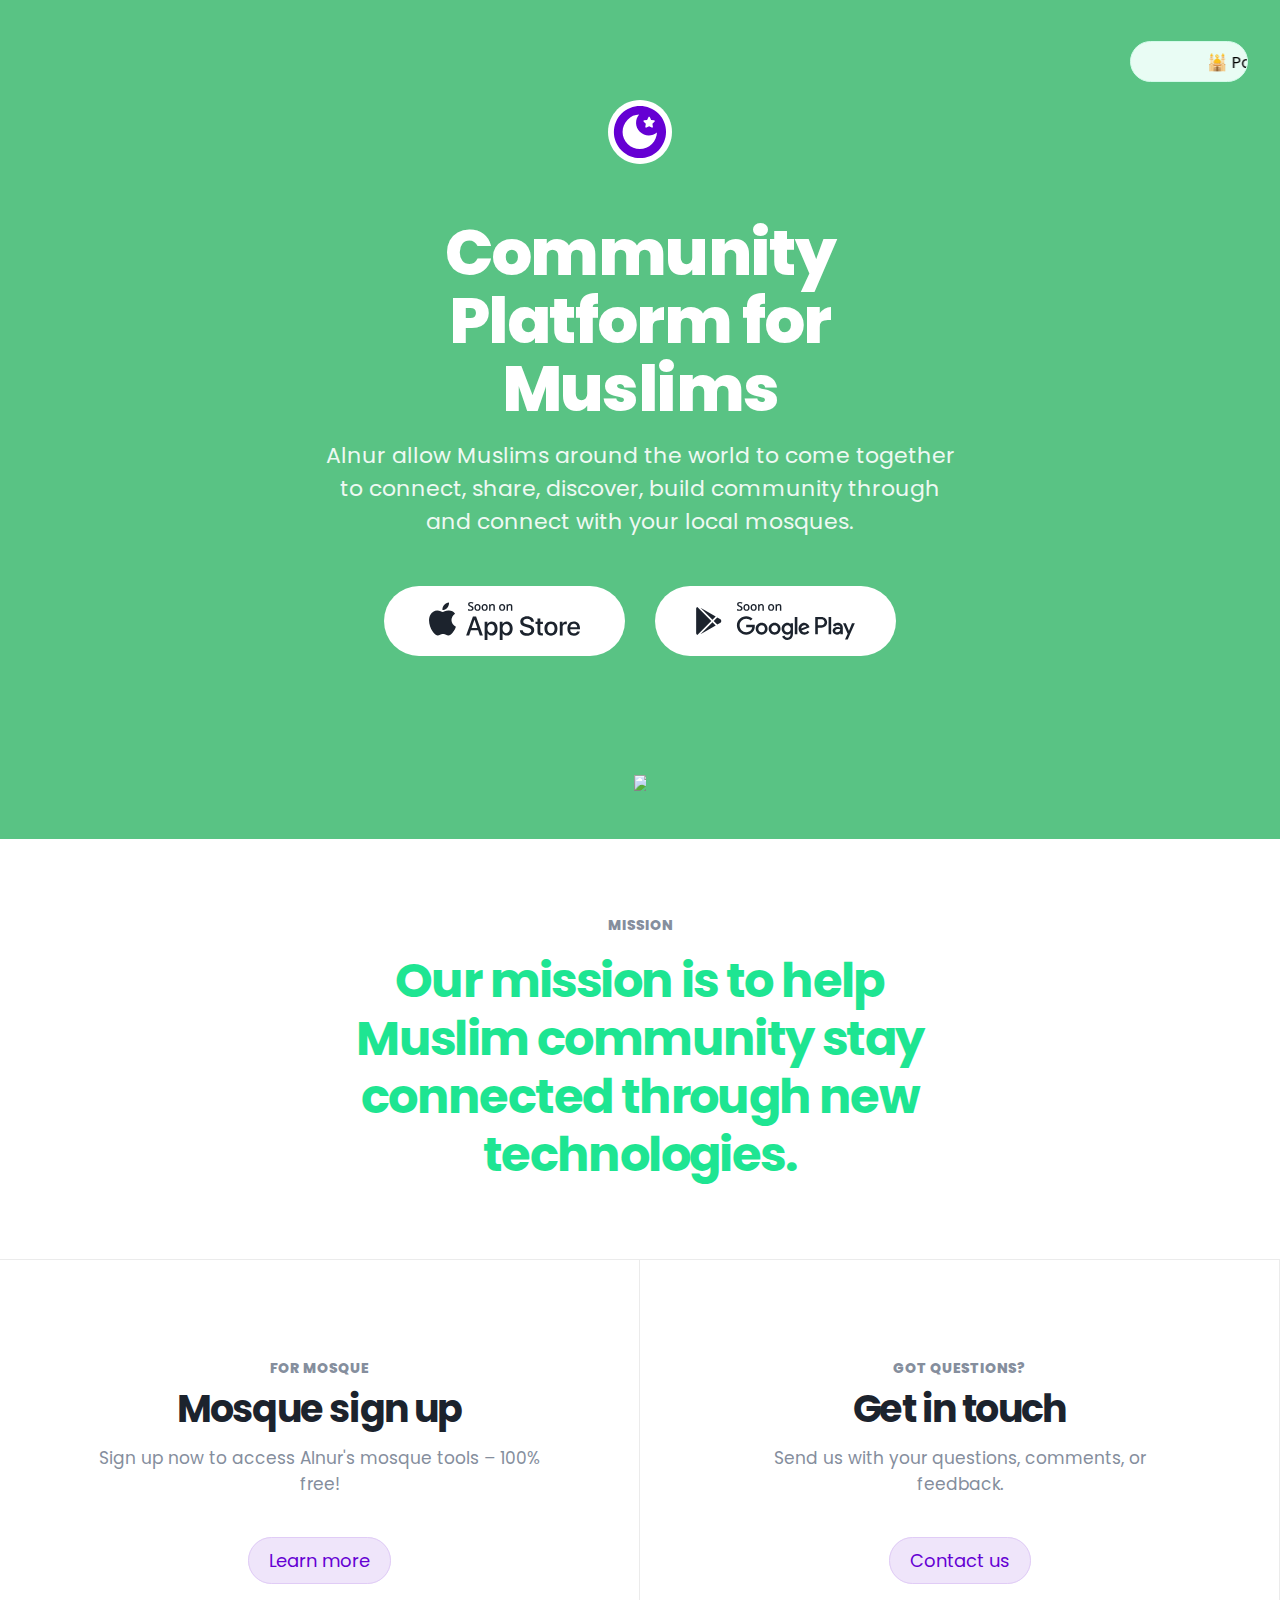
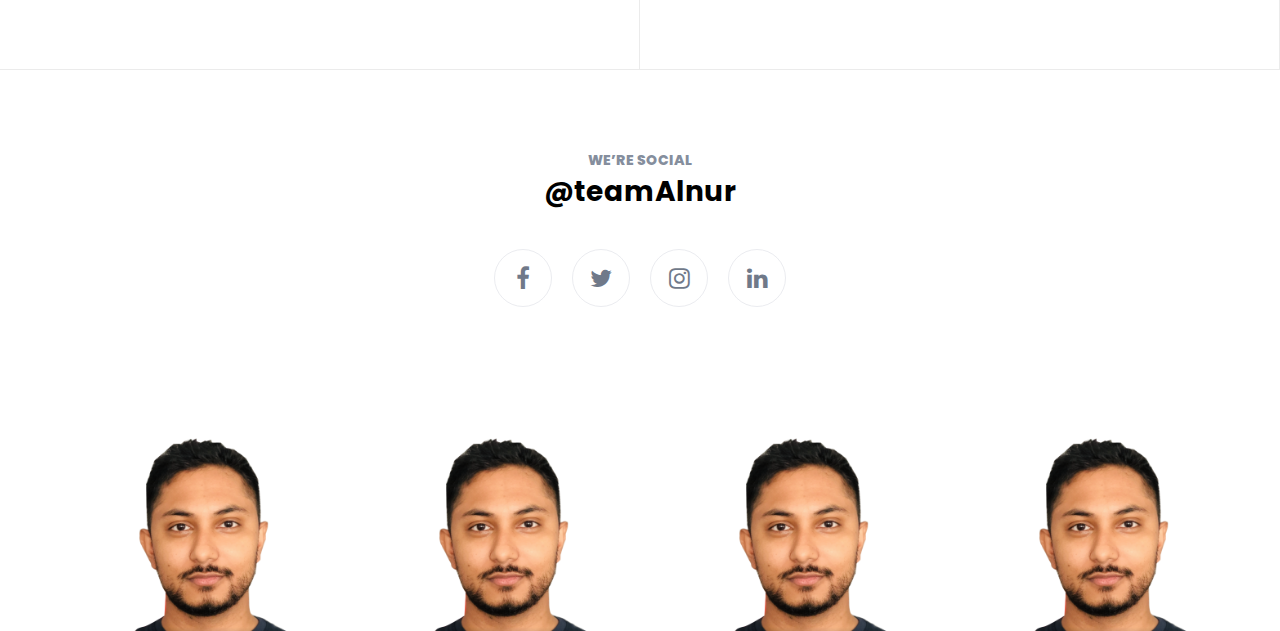
==== index.html @ 9c15fd5b "new changes" ====
<!DOCTYPE html>
<html lang="en">

<head>
    <meta charset="UTF-8">
    <meta http-equiv="X-UA-Compatible" content="IE=edge">
    <meta name="viewport" content="width=device-width, initial-scale=1.0">
    <link rel="shortcut icon" href="./assets/images/favicon.ico">
    <title>Alnur: Community Platform for Muslims</title>
    <link rel="stylesheet" href="./css/style.css">
    <link rel="stylesheet" href="https://cdnjs.cloudflare.com/ajax/libs/font-awesome/4.7.0/css/font-awesome.min.css">
</head>

<body>
    <header>
        <p></p>
       <a class="login-btn" href="#"><marquee behavior="scroll" direction="left" scrollamount="4">🕌 Portal Login</marquee></a>
    </header>
    <section>
        <div class="container">
            <div class="logo">
                <svg width="64" height="64" viewBox="0 0 64 64" fill="none" xmlns="http://www.w3.org/2000/svg">
                    <path
                        d="M32 64C49.6731 64 64 49.6731 64 32C64 14.3269 49.6731 0 32 0C14.3269 0 0 14.3269 0 32C0 49.6731 14.3269 64 32 64Z"
                        fill="white" />
                    <path
                        d="M32 54.5185C44.4366 54.5185 54.5185 44.4366 54.5185 32C54.5185 19.5633 44.4366 9.48145 32 9.48145C19.5633 9.48145 9.48145 19.5633 9.48145 32C9.48145 44.4366 19.5633 54.5185 32 54.5185Z"
                        fill="white" />
                    <path fill-rule="evenodd" clip-rule="evenodd"
                        d="M50.438 13.5618C40.2567 3.38059 23.743 3.38059 13.5617 13.5618C3.38047 23.7431 3.38047 40.2568 13.5617 50.4381C23.743 60.6194 40.2567 60.6194 50.438 50.4381C60.6192 40.2568 60.6192 23.7431 50.438 13.5618ZM35.7064 20.555C35.8405 20.4206 36.013 20.3438 36.1855 20.3246L39.0984 19.9022L40.4015 17.2525C40.5932 16.8493 41.0914 16.6765 41.4939 16.8685C41.6663 16.9453 41.8005 17.0797 41.8772 17.2525L43.1611 19.9022L46.0741 20.3246C46.5148 20.3822 46.8406 20.8046 46.764 21.2462C46.7448 21.4382 46.6298 21.611 46.4957 21.7454L44.4068 23.7806L44.9051 26.6991C44.9817 27.1407 44.6751 27.5631 44.2343 27.6399C44.0235 27.6783 43.8319 27.6399 43.6786 27.5247L41.1106 26.1615L38.5043 27.5439C38.1019 27.7551 37.6036 27.6015 37.3928 27.1983C37.297 27.0255 37.2778 26.8527 37.3161 26.6799L37.8144 23.7614L35.7064 21.707C35.3997 21.3998 35.3997 20.8814 35.7064 20.555ZM43.9314 43.922C37.2299 50.6235 26.3447 50.6235 19.6432 43.922C12.9418 37.2205 12.9418 26.3354 19.6432 19.6339C22.8236 16.4535 26.9505 14.7687 31.1342 14.6173C26.8748 19.5771 27.083 27.0737 31.7968 31.7685C36.5105 36.4633 43.9882 36.6905 48.948 32.4311C48.7966 36.6148 47.1117 40.7417 43.9314 43.922Z"
                        fill="#6500D3" />
                </svg>
            </div>

            <h1 class="title">Community Platform for Muslims</h1>

            <p class="subtitle">Alnur allow Muslims around the world to come together to connect, share, discover, build community through and connect with your local mosques.</p>
            
            <div class="app-btn">
                <a class="btn" href="#"><img src="./assets/images/ios.svg" onmouseover="this.src='./assets/images/ios-hover.svg';" onmouseout="this.src='./assets/images/ios.svg';"/></a>
                <a class="btn" href="#"><img src="./assets/images/android.svg"  onmouseover="this.src='./assets/images/android-hover.svg';" onmouseout="this.src='./assets/images/android.svg';"/></a>
            </div>

            <div class="app-banner">
                <img src="./assets/images/app_screen.png" />
            </div>
        </div>    
    </section>

    <div class="mission_section">
        <p class="name">Mission</p>
        <h1 class="title">Our mission is to help Muslim community stay connected through new technologies.</h1>
    </div>

    <div class="box-container">
        <div class="card">
            <b class="subtitle">For Mosque</b>
            <h1 class="title">Mosque sign up</h1>
            <p class="desc">Sign up now to access Alnur's mosque tools – 100% free!</p>
            <a class="btn card-btn" href="#">Learn more</a>
            <div class="content">
            </div>
        </div>

        <div class="card">
            <b class="subtitle">Got questions?</b>
            <h1 class="title">Get in touch</h1>
            <p class="desc">Send us with your questions, comments, or feedback.</p>
            <a class="btn card-btn" href="#">Contact us</a>
        </div>
    </div>

    <div class="box">
        <p class="subtitle">We’re social</p>
        <h2 class="title">@teamAlnur</h2>
        <div class="social-box">
            <a href="http://facebook.com/teamalnur" class="fa fa-facebook" target="_self"></a>
            <a href="https://twitter.com/teamalnur" class="fa fa-twitter" target="_self"></a>
            <a href="https://instagram.com/teamalnur" class="fa fa-instagram" target="_self"></a>
            <a href="https://www.linkedin.com/company/teamalnur" class="fa fa-linkedin"target="_self"></a>
        </div>

        
        <div class="team-box">
            <li>
                <span>Hover</span>
                <figure>
                    <img class="image" src="./assets/images/foysol.png" />
                </figure>
            </li>
            <li>
                <span>Hover</span>
                <figure>
                    <img class="image" src="./assets/images/foysol.png" />
                </figure>
            </li>
            <li>
                <span>Hover</span>
                <figure>
                    <img class="image" src="./assets/images/foysol.png" />
                </figure>
            </li>
            <li>
                <span>Hover</span>
                <figure>
                    <img class="image" src="./assets/images/foysol.png" />
                </figure>
            </li>
        </div>
    </div>
</body>
</html>
---- css/style.css ----
@import url("https://fonts.googleapis.com/css2?family=Poppins:wght@300;400;700&display=swap");
* {
  padding: 0;
  margin: 0;
}

html {
  scroll-behavior: smooth;
}

a {
  text-decoration: none;
}

body {
  background-color: "#914FFD";
  font-family: "Poppins", sans-serif;
}

header {
  top: 40px;
  left: 0;
  position: absolute;
  height: 50px;
  width: 100%;
  display: -webkit-box;
  display: -ms-flexbox;
  display: flex;
  -webkit-box-pack: end;
      -ms-flex-pack: end;
          justify-content: flex-end;
  -webkit-box-align: center;
      -ms-flex-align: center;
          align-items: center;
  z-index: 1;
}

header .login_btn {
  padding: 8px 16px 8px 16px;
  background-color: #fff;
  border-radius: 100px;
  text-align: center;
  font-weight: 400;
  font-size: 16px;
  color: #333;
  border: 1px solid #eee;
}

header a {
  position: fixed;
  right: 32px;
  border-radius: 100px;
  padding: 0px;
}

header a marquee {
  background-color: #e9fcf4;
  border: 1px solid #d2fae9;
  border-radius: 100px;
  padding-top: 8px;
  padding-bottom: 6px;
  color: #000;
}

header a marquee:hover {
  background-color: #18b775;
  border: 1px solid #18b775;
  color: #e9fcf4;
  -webkit-box-shadow: 0 12px 16px 0 rgba(0, 0, 0, 0.1), 0 17px 50px 0 rgba(0, 0, 0, 0.1);
          box-shadow: 0 12px 16px 0 rgba(0, 0, 0, 0.1), 0 17px 50px 0 rgba(0, 0, 0, 0.1);
}

section {
  top: 0;
  right: 0;
  background-color: #59c384;
  width: 100%;
  padding-top: 100px;
}

section h1 {
  font-family: inherit;
  font-size: 64px;
  font-weight: 800;
}

section .container {
  display: -webkit-box;
  display: -ms-flexbox;
  display: flex;
  -webkit-box-orient: vertical;
  -webkit-box-direction: normal;
      -ms-flex-direction: column;
          flex-direction: column;
  -webkit-box-pack: center;
      -ms-flex-pack: center;
          justify-content: center;
  -webkit-box-align: center;
      -ms-flex-align: center;
          align-items: center;
}

section .logo {
  padding-bottom: 48px;
}

section .title {
  color: #fff;
  width: 50%;
  text-align: center;
  line-height: 68px;
  letter-spacing: -0.1rem;
  padding-bottom: 16px;
}

section .subtitle {
  color: #fff;
  font-weight: 400;
  font-size: 22px;
  text-align: center;
  width: 50%;
  text-align: center;
  opacity: 90%;
}

section .app-btn {
  padding: 48px;
}

section .app-btn .btn {
  position: relative;
  padding: 0 10px 0 10px;
  border-radius: 100px;
  color: white;
  font-size: 0px;
  -webkit-transition: color 0.5s, -webkit-transform 0.2s;
  transition: color 0.5s, -webkit-transform 0.2s;
  transition: color 0.5s, transform 0.2s;
  transition: color 0.5s, transform 0.2s, -webkit-transform 0.2s;
  outline: none;
  background-color: transparent;
}

section .app-btn .btn img:hover {
  -webkit-box-shadow: 0 12px 16px 0 rgba(0, 0, 0, 0.1), 0 17px 50px 0 rgba(0, 0, 0, 0.1);
          box-shadow: 0 12px 16px 0 rgba(0, 0, 0, 0.1), 0 17px 50px 0 rgba(0, 0, 0, 0.1);
  border-radius: 100px;
  cursor: progress;
}

section .app-banner {
  padding-top: 64px;
  padding-bottom: 48px;
  display: -webkit-box;
  display: -ms-flexbox;
  display: flex;
  -webkit-box-pack: center;
      -ms-flex-pack: center;
          justify-content: center;
  -webkit-box-align: center;
      -ms-flex-align: center;
          align-items: center;
}

section .app-banner img {
  width: 80%;
}

.mission_section {
  height: 380px;
  padding: 20px;
  display: -webkit-box;
  display: -ms-flexbox;
  display: flex;
  -webkit-box-orient: vertical;
  -webkit-box-direction: normal;
      -ms-flex-direction: column;
          flex-direction: column;
  -webkit-box-pack: center;
      -ms-flex-pack: center;
          justify-content: center;
  -webkit-box-align: center;
      -ms-flex-align: center;
          align-items: center;
}

.mission_section .name {
  font-weight: 800;
  font-size: 14px;
  color: #858e9d;
  text-align: center;
  text-transform: uppercase;
  padding-bottom: 16px;
}

.mission_section .title {
  color: #1ee592;
  width: 50%;
  text-align: center;
  font-size: 48px;
  line-height: 58px;
  letter-spacing: -0.1rem;
}

.box-container {
  display: -webkit-box;
  display: -ms-flexbox;
  display: flex;
  -webkit-box-orient: horizontal;
  -webkit-box-direction: normal;
      -ms-flex-direction: row;
          flex-direction: row;
  -webkit-box-pack: center;
      -ms-flex-pack: center;
          justify-content: center;
  -webkit-box-align: center;
      -ms-flex-align: center;
          align-items: center;
}

.card {
  width: 100%;
  padding: 95px;
  text-align: center;
  border-top: 0.1px solid #ebebeb;
  border-bottom: 1px solid #ebebeb;
  border-right: 1px solid #ebebeb;
}

.card:hover {
  background-color: #f8f8f8;
}

.card p {
  padding-top: 8px;
}

.card .subtitle {
  font-size: 14px;
  font-weight: 800;
  text-transform: uppercase;
  color: #858e9d;
  text-align: center;
}

.card .title {
  font-size: 38px;
  font-weight: 700;
  color: #1c232d;
  text-align: center;
  letter-spacing: -0.1rem;
}

.card .desc {
  font-size: 17px;
  font-weight: 400;
  color: #858e9d;
  text-align: center;
  padding-bottom: 50px;
}

.card .card-btn {
  background-color: #efe5fa !important;
  border: 1px solid #e0ccf6;
  -webkit-box-sizing: border-box;
          box-sizing: border-box;
  border-radius: 100px;
  color: #6500d3;
}

.card .card-btn:hover {
  background-color: #6500d3 !important;
  border: 1px solid #6500d3;
  color: #fff;
  -webkit-transition: all 250ms ease-out;
  transition: all 250ms ease-out;
  -webkit-box-shadow: 0 12px 16px 0 rgba(0, 0, 0, 0.1), 0 17px 50px 0 rgba(0, 0, 0, 0.1);
          box-shadow: 0 12px 16px 0 rgba(0, 0, 0, 0.1), 0 17px 50px 0 rgba(0, 0, 0, 0.1);
}

.box {
  display: -webkit-box;
  display: -ms-flexbox;
  display: flex;
  -webkit-box-pack: center;
      -ms-flex-pack: center;
          justify-content: center;
  -webkit-box-align: center;
      -ms-flex-align: center;
          align-items: center;
  -webkit-box-orient: vertical;
  -webkit-box-direction: normal;
      -ms-flex-direction: column;
          flex-direction: column;
  padding-top: 80px;
}

.box .subtitle {
  font-size: 14px;
  font-weight: 800;
  text-transform: uppercase;
  color: #858e9d;
  text-align: center;
}

.box .title {
  font-size: 28px;
  font-weight: 700;
  color: #000;
  text-align: center;
}

.box .social-box {
  padding: 32px 32px;
}

.box .social-box .fa {
  padding: 16px;
  font-size: 24px;
  width: 24px;
  text-align: center;
  text-decoration: none;
  margin: 4px 8px;
  border-radius: 50%;
}

.box .social-box .fa:hover {
  background-color: #ebecf0;
  -webkit-transition: all 300ms ease-in-out;
  transition: all 300ms ease-in-out;
}

.box .social-box a {
  background: #ffffff;
  /* Secondary/Fade II */
  border: 1px solid #ebecf0;
  border-radius: 100px;
  color: #707989;
}

.box img {
  padding-left: 16px;
  padding-right: 16px;
}

.box .team-box {
  display: -webkit-box;
  display: -ms-flexbox;
  display: flex;
  -webkit-box-orient: horizontal;
  -webkit-box-direction: normal;
      -ms-flex-direction: row;
          flex-direction: row;
  -webkit-box-pack: center;
      -ms-flex-pack: center;
          justify-content: center;
  -webkit-box-align: center;
      -ms-flex-align: center;
          align-items: center;
  padding-top: 95px;
  bottom: 0;
}

.box .team-box li {
  list-style: none;
}

.box .team-box li figure {
  width: 300px;
  margin: 0;
  padding: 0;
  background: #fff;
  overflow: hidden;
}

.box .team-box li figure:hover,
.box .team-box li span {
  bottom: -36px;
  opacity: 1;
}

.box .team-box li span {
  position: absolute;
  bottom: -20px;
  left: 0;
  z-index: -1;
  display: block;
  width: 300px;
  margin: 0;
  padding: 0;
  color: #444;
  font-size: 18px;
  text-decoration: none;
  text-align: center;
  -webkit-transition: 0.3s ease-in-out;
  transition: 0.3s ease-in-out;
  opacity: 0;
}

.btn {
  position: relative;
  background-color: #3d007f;
  padding: 10px 20px 10px 20px;
  border-radius: 100px;
  color: white;
  font-size: 18px;
  -webkit-transition: color 0.5s, -webkit-transform 0.2s;
  transition: color 0.5s, -webkit-transform 0.2s;
  transition: color 0.5s, transform 0.2s;
  transition: color 0.5s, transform 0.2s, -webkit-transform 0.2s;
  outline: none;
  border: 3px solid transparent;
}

.divider-top {
  border-top: 1px solid lightgray;
}

.divider-bottom {
  border-bottom: 1px solid lightgray;
}

.divider-right {
  border-right: 1px solid lightgray;
}

.divider-left {
  border-left: 1px solid lightgray;
}

.image {
  display: block;
  width: 100%;
  height: auto;
}
/*# sourceMappingURL=style.css.map */
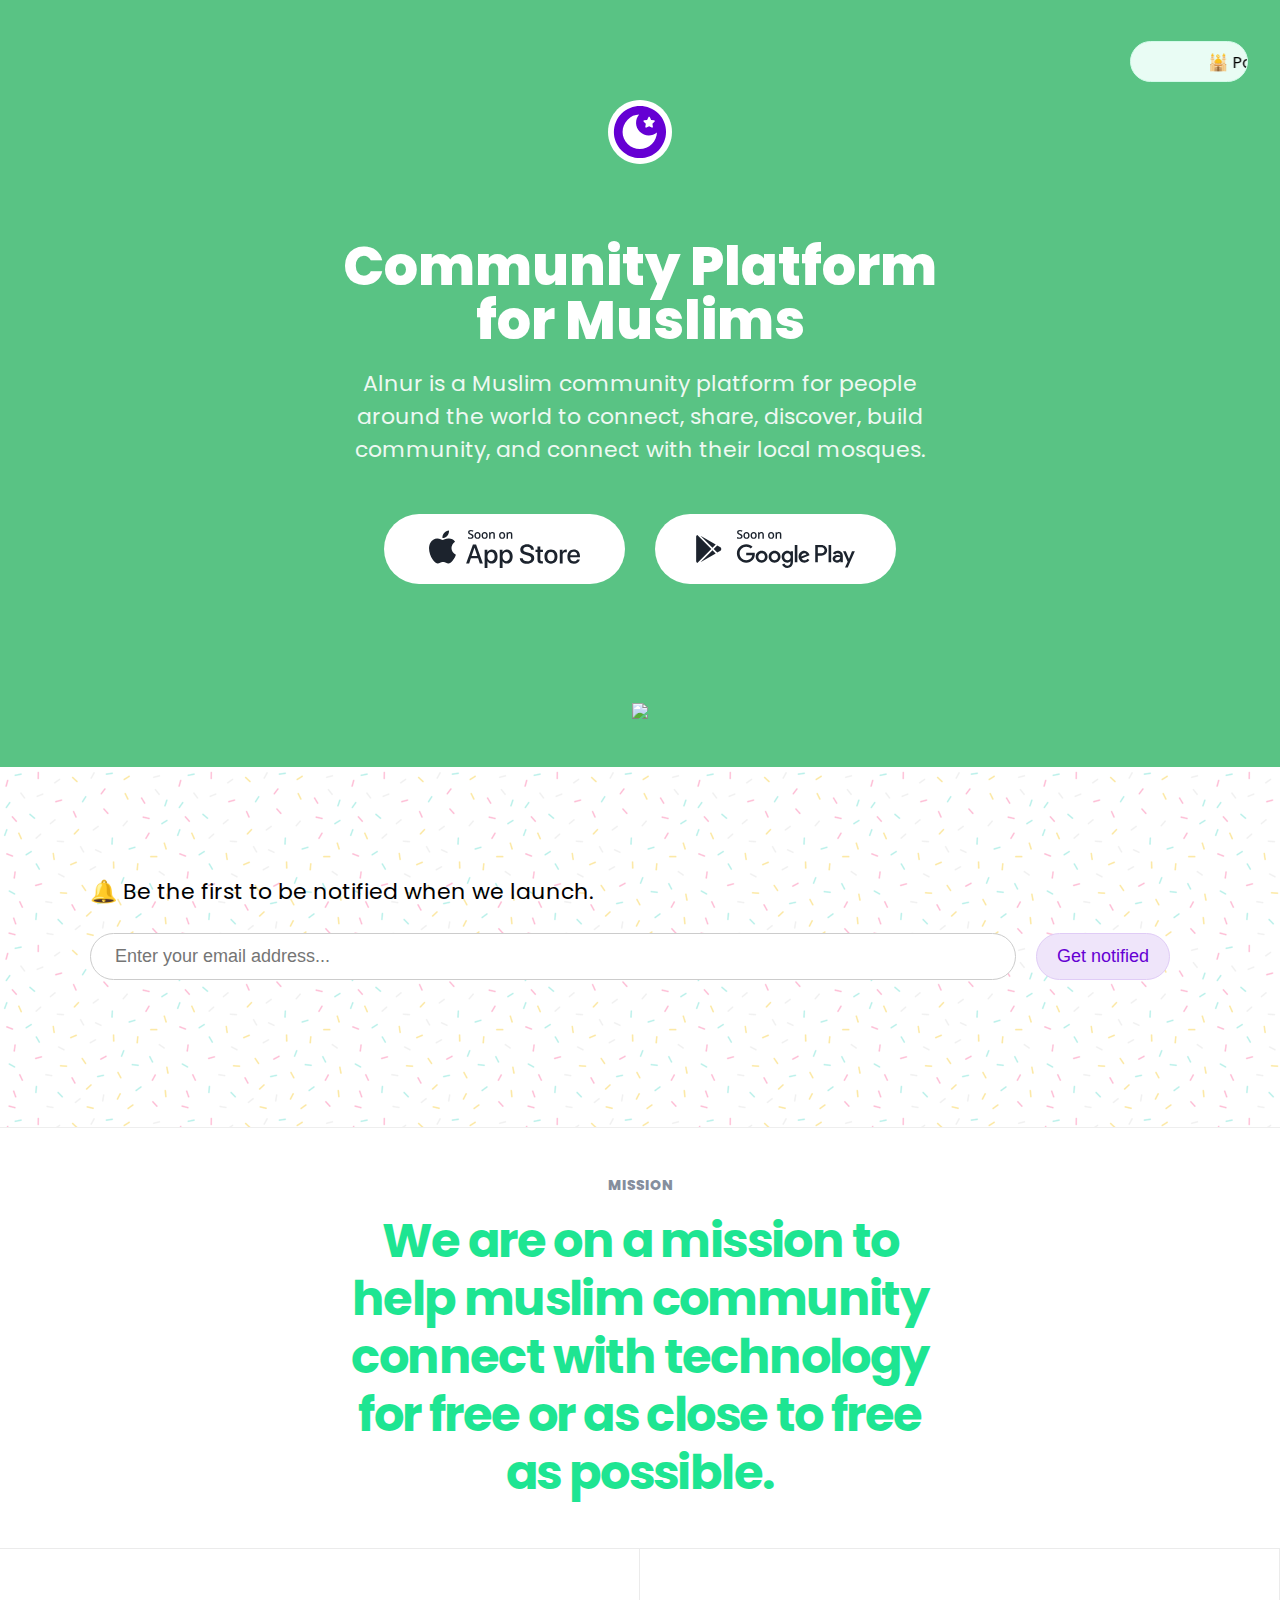
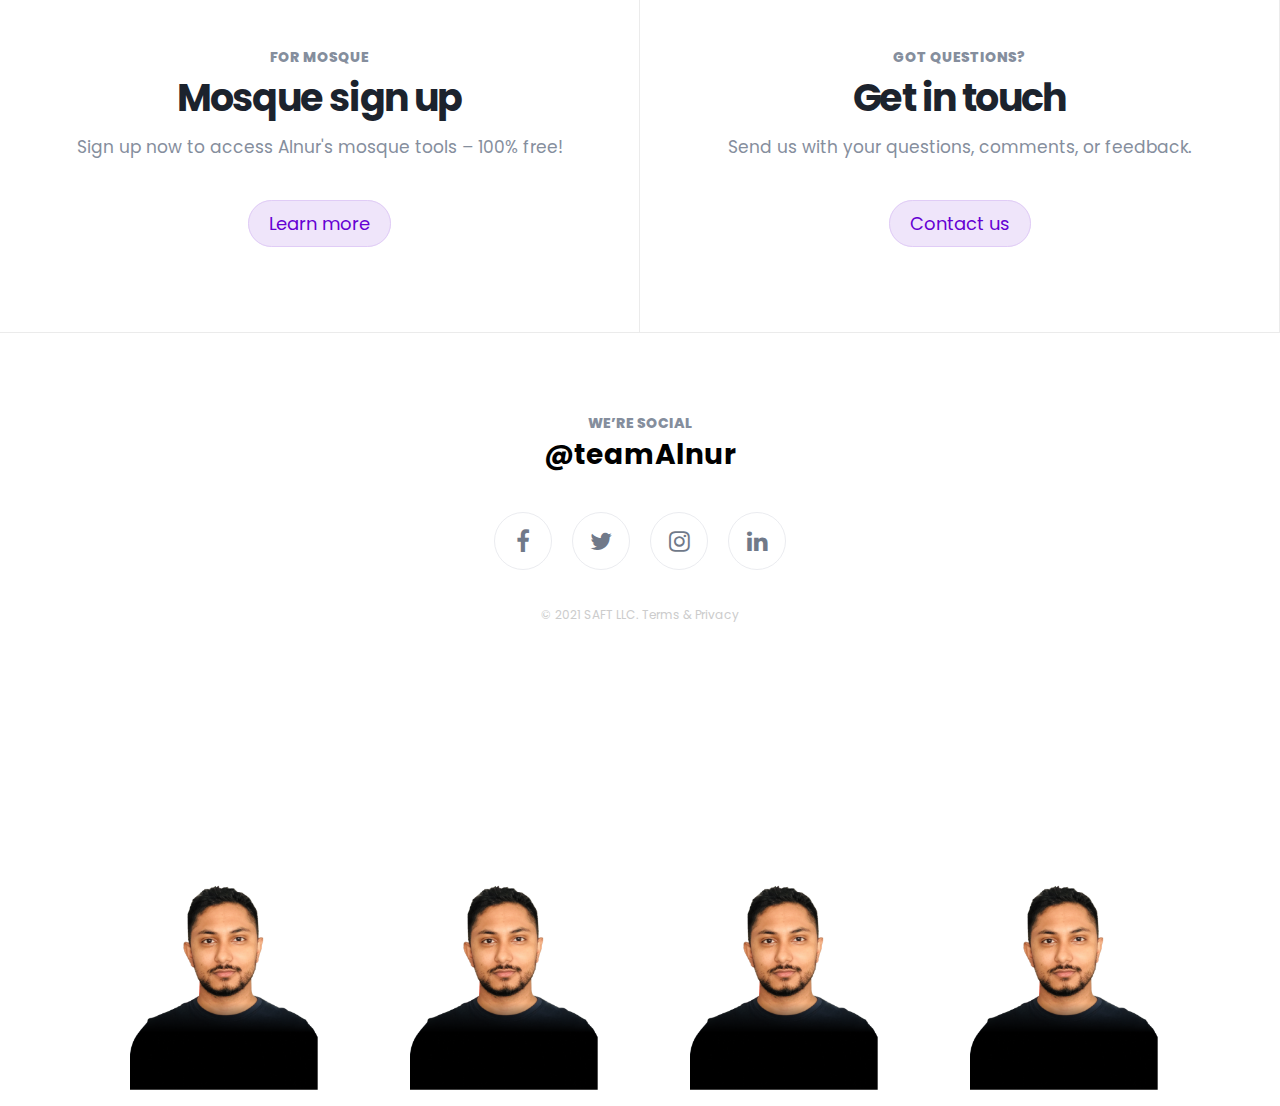
==== commit 4ec191f3: "added newsletter form to firebase and fixed some issue" ====
--- a/index.html
+++ b/index.html
@@ -14,7 +14,9 @@
 <body>
     <header>
         <p></p>
-       <a class="login-btn" href="#"><marquee behavior="scroll" direction="left" scrollamount="4">🕌 Portal Login</marquee></a>
+        <a class="login-btn" href="#">
+            <marquee behavior="scroll" direction="left" scrollamount="4">🕌 Portal Login</marquee>
+        </a>
     </header>
     <section>
         <div class="container">
@@ -33,23 +35,41 @@
             </div>
 
             <h1 class="title">Community Platform for Muslims</h1>
-
-            <p class="subtitle">Alnur allow Muslims around the world to come together to connect, share, discover, build community through and connect with your local mosques.</p>
-            
+            <p class="subtitle">Alnur is a Muslim community platform for people around the world to connect, share,
+                discover, build community, and connect with their local mosques.</p>
             <div class="app-btn">
-                <a class="btn" href="#"><img src="./assets/images/ios.svg" onmouseover="this.src='./assets/images/ios-hover.svg';" onmouseout="this.src='./assets/images/ios.svg';"/></a>
-                <a class="btn" href="#"><img src="./assets/images/android.svg"  onmouseover="this.src='./assets/images/android-hover.svg';" onmouseout="this.src='./assets/images/android.svg';"/></a>
+                <a class="btn" href="#"><img src="./assets/images/ios.svg"
+                        onmouseover="this.src='./assets/images/ios-hover.svg';"
+                        onmouseout="this.src='./assets/images/ios.svg';" /></a>
+                <a class="btn" href="#"><img src="./assets/images/android.svg"
+                        onmouseover="this.src='./assets/images/android-hover.svg';"
+                        onmouseout="this.src='./assets/images/android.svg';" /></a>
             </div>
 
             <div class="app-banner">
-                <img src="./assets/images/app_screen.png" />
+                <img src="https://alnurapp.com/assets/img/img-8.png" />
             </div>
-        </div>    
+        </div>
     </section>
+
+    <div class="early_signup">
+        <p class="name">🔔 Be the first to be notified when we launch.</p>
+        <form id="newsletter-form" name="newsletter-form">
+            <input type="email" id="email_address" name="email_address" size="100%"
+                placeholder="Enter your email address..." maxlength="150" required />
+            <input type="submit" class="newsletter" value="Get notified" />
+        </form>
+
+        <p class="success_message">
+        <div id="snackbar"></div>
+        </p>
+    </div>
+
 
     <div class="mission_section">
         <p class="name">Mission</p>
-        <h1 class="title">Our mission is to help Muslim community stay connected through new technologies.</h1>
+        <h1 class="title">We are on a mission to help muslim community connect with technology for free or as close to
+            free as possible.</h1>
     </div>
 
     <div class="box-container">
@@ -77,36 +97,65 @@
             <a href="http://facebook.com/teamalnur" class="fa fa-facebook" target="_self"></a>
             <a href="https://twitter.com/teamalnur" class="fa fa-twitter" target="_self"></a>
             <a href="https://instagram.com/teamalnur" class="fa fa-instagram" target="_self"></a>
-            <a href="https://www.linkedin.com/company/teamalnur" class="fa fa-linkedin"target="_self"></a>
+            <a href="https://www.linkedin.com/company/teamalnur" class="fa fa-linkedin" target="_self"></a>
         </div>
 
-        
+        <div class="fineprint">
+            <div class="copyright">
+                <p> © 2021 SAFT LLC. <a href=""> Terms & Privacy </a></p>
+            </div>
+
+        </div>
+
         <div class="team-box">
-            <li>
-                <span>Hover</span>
-                <figure>
-                    <img class="image" src="./assets/images/foysol.png" />
-                </figure>
-            </li>
-            <li>
-                <span>Hover</span>
-                <figure>
-                    <img class="image" src="./assets/images/foysol.png" />
-                </figure>
-            </li>
-            <li>
-                <span>Hover</span>
-                <figure>
-                    <img class="image" src="./assets/images/foysol.png" />
-                </figure>
-            </li>
-            <li>
-                <span>Hover</span>
-                <figure>
-                    <img class="image" src="./assets/images/foysol.png" />
-                </figure>
-            </li>
+            <!-- person 1-->
+            <div class="person">
+                <div class="container tooltip">
+                    <span class="tooltiptext">Tooltip text</span>
+                    <div class="container-inner">
+                        <!-- <img class="circle" src="./assets/images/foysol.png" /> -->
+                        <img class="img img1" src="./assets/images/foysol-01.png" />
+                    </div>
+                </div>
+            </div>
+
+            <div class="person">
+                <div class="container tooltip">
+                    <span class="tooltiptext">Tooltip text</span>
+                    <div class="container-inner">
+                        <!-- <img class="circle" src="./assets/images/foysol.png" /> -->
+                        <img class="img img1" src="./assets/images/foysol-01.png" />
+                    </div>
+                </div>
+            </div>
+
+            <div class="person">
+                <div class="container tooltip">
+                    <span class="tooltiptext">Tooltip text</span>
+                    <div class="container-inner">
+                        <!-- <img class="circle" src="./assets/images/foysol.png" /> -->
+                        <img class="img img1" src="./assets/images/foysol-01.png" />
+                    </div>
+                </div>
+            </div>
+
+            <div class="person">
+                <div class="container tooltip">
+                    <span class="tooltiptext">Tooltip text</span>
+                    <div class="container-inner">
+                        <!-- <img class="circle" src="./assets/images/foysol.png" /> -->
+                        <img class="img img1" src="./assets/images/foysol-01.png" />
+                    </div>
+                </div>
+            </div>
+
         </div>
     </div>
+
+    </script>
+    <script src="https://www.gstatic.com/firebasejs/8.3.1/firebase-app.js"></script>
+    <script src="https://www.gstatic.com/firebasejs/8.3.1/firebase-database.js"></script>
+    <script src="./js/app.js"></script>
 </body>
+
 </html>--- a/css/style.css
+++ b/css/style.css
@@ -35,6 +35,12 @@
   z-index: 1;
 }
 
+@media only screen and (max-width: 720px) {
+  header {
+    max-width: 100%;
+  }
+}
+
 header .login_btn {
   padding: 8px 16px 8px 16px;
   background-color: #fff;
@@ -51,6 +57,12 @@
   right: 32px;
   border-radius: 100px;
   padding: 0px;
+}
+
+@media only screen and (max-width: 720px) {
+  header a {
+    display: none;
+  }
 }
 
 header a marquee {
@@ -80,8 +92,9 @@
 
 section h1 {
   font-family: inherit;
-  font-size: 64px;
+  font-size: 54px;
   font-weight: 800;
+  line-height: 54px;
 }
 
 section .container {
@@ -108,9 +121,21 @@
   color: #fff;
   width: 50%;
   text-align: center;
-  line-height: 68px;
-  letter-spacing: -0.1rem;
   padding-bottom: 16px;
+  padding: 20px;
+}
+
+@media only screen and (max-width: 720px) {
+  section .title {
+    width: 100%;
+    font-size: 35px;
+  }
+}
+
+@media only screen and (max-width: 1024px) {
+  section .title {
+    width: 60%;
+  }
 }
 
 section .subtitle {
@@ -125,6 +150,18 @@
 
 section .app-btn {
   padding: 48px;
+}
+
+@media only screen and (max-width: 720px) {
+  section .app-btn {
+    display: -webkit-box;
+    display: -ms-flexbox;
+    display: flex;
+    -webkit-box-orient: vertical;
+    -webkit-box-direction: normal;
+        -ms-flex-direction: column;
+            flex-direction: column;
+  }
 }
 
 section .app-btn .btn {
@@ -163,7 +200,50 @@
 }
 
 section .app-banner img {
-  width: 80%;
+  width: 100%;
+}
+
+.early_signup {
+  height: 280px;
+  padding: 40px 90px 40px 90px;
+  display: -webkit-box;
+  display: -ms-flexbox;
+  display: flex;
+  -webkit-box-orient: vertical;
+  -webkit-box-direction: normal;
+      -ms-flex-direction: column;
+          flex-direction: column;
+  -webkit-box-pack: center;
+      -ms-flex-pack: center;
+          justify-content: center;
+  border-bottom: 1px solid #eee;
+  background-color: #fff;
+  background-image: url("../assets/images/confetti.png");
+}
+
+.early_signup p {
+  font-size: 22px;
+  line-height: 27px;
+  color: #000;
+  text-align: left;
+  padding-bottom: 20px;
+}
+
+.early_signup .title {
+  color: #1ee592;
+  width: 50%;
+  text-align: left;
+  font-size: 48px;
+  line-height: 58px;
+  letter-spacing: -0.1rem;
+}
+
+.early_signup .success_message {
+  color: #6500d3;
+  padding: 4px 12px 4px 12px;
+  font-size: 13px;
+  border-radius: 100px;
+  width: auto;
 }
 
 .mission_section {
@@ -184,6 +264,13 @@
           align-items: center;
 }
 
+@media only screen and (max-width: 720px) {
+  .mission_section {
+    max-width: 100%;
+    font-size: 28px;
+  }
+}
+
 .mission_section .name {
   font-weight: 800;
   font-size: 14px;
@@ -218,9 +305,18 @@
           align-items: center;
 }
 
+@media only screen and (max-width: 720px) {
+  .box-container {
+    -webkit-box-orient: vertical;
+    -webkit-box-direction: normal;
+        -ms-flex-direction: column;
+            flex-direction: column;
+  }
+}
+
 .card {
   width: 100%;
-  padding: 95px;
+  padding: 95px 0;
   text-align: center;
   border-top: 0.1px solid #ebebeb;
   border-bottom: 1px solid #ebebeb;
@@ -229,6 +325,8 @@
 
 .card:hover {
   background-color: #f8f8f8;
+  -webkit-transition: all 250ms ease-out;
+  transition: all 250ms ease-out;
 }
 
 .card p {
@@ -361,40 +459,150 @@
   bottom: 0;
 }
 
-.box .team-box li {
-  list-style: none;
-}
-
-.box .team-box li figure {
-  width: 300px;
-  margin: 0;
-  padding: 0;
-  background: #fff;
-  overflow: hidden;
-}
-
-.box .team-box li figure:hover,
-.box .team-box li span {
-  bottom: -36px;
-  opacity: 1;
-}
-
-.box .team-box li span {
+@media screen and (max-width: 720px) {
+  .box .team-box {
+    width: 100%;
+    display: block;
+  }
+}
+
+.box .team-box .person {
+  -webkit-box-align: center;
+      -ms-flex-align: center;
+          align-items: center;
+  display: -webkit-box;
+  display: -ms-flexbox;
+  display: flex;
+  -webkit-box-orient: vertical;
+  -webkit-box-direction: normal;
+      -ms-flex-direction: column;
+          flex-direction: column;
+  width: 280px;
+}
+
+.box .team-box .person .tooltip {
+  position: relative;
+  display: inline-block;
+}
+
+.box .team-box .person .tooltip .tooltiptext {
+  visibility: hidden;
+  width: 120px;
+  background-color: black;
+  color: #fff;
+  text-align: center;
+  border-radius: 6px;
+  padding: 5px 0;
+  /* Position the tooltip */
   position: absolute;
-  bottom: -20px;
-  left: 0;
-  z-index: -1;
-  display: block;
-  width: 300px;
-  margin: 0;
-  padding: 0;
-  color: #444;
-  font-size: 18px;
-  text-decoration: none;
-  text-align: center;
-  -webkit-transition: 0.3s ease-in-out;
-  transition: 0.3s ease-in-out;
-  opacity: 0;
+  z-index: 1;
+  left: 50%;
+  margin-left: -60px;
+  background-color: red;
+}
+
+.box .team-box .person .tooltip:hover .tooltiptext {
+  visibility: visible;
+}
+
+.box .team-box .person .container {
+  -webkit-tap-highlight-color: transparent;
+  -webkit-transform: scale(0.48);
+          transform: scale(0.48);
+  -webkit-transition: -webkit-transform 250ms cubic-bezier(0.4, 0, 0.2, 1);
+  transition: -webkit-transform 250ms cubic-bezier(0.4, 0, 0.2, 1);
+  transition: transform 250ms cubic-bezier(0.4, 0, 0.2, 1);
+  transition: transform 250ms cubic-bezier(0.4, 0, 0.2, 1), -webkit-transform 250ms cubic-bezier(0.4, 0, 0.2, 1);
+  width: 400px;
+}
+
+.box .team-box .person .container:after {
+  content: "";
+  height: 10px;
+  position: absolute;
+  top: 390px;
+  width: 100%;
+}
+
+.box .team-box .person .container:hover {
+  -webkit-transform: scale(0.54);
+          transform: scale(0.54);
+}
+
+.box .team-box .person .container-inner {
+  position: relative;
+  -webkit-transform-origin: 50%;
+          transform-origin: 50%;
+}
+
+.box .team-box .person .circle {
+  background-color: #fee7d3;
+  border-radius: 50%;
+  cursor: pointer;
+  height: 380px;
+  left: 10px;
+  pointer-events: none;
+  position: absolute;
+  top: 210px;
+  width: 380px;
+}
+
+.box .team-box .person .img {
+  pointer-events: none;
+  position: relative;
+  -webkit-transform: translateY(20px) scale(1.15);
+          transform: translateY(20px) scale(1.15);
+  -webkit-transform-origin: 50% bottom;
+          transform-origin: 50% bottom;
+  -webkit-transition: -webkit-transform 300ms cubic-bezier(0.4, 0, 0.2, 1);
+  transition: -webkit-transform 300ms cubic-bezier(0.4, 0, 0.2, 1);
+  transition: transform 300ms cubic-bezier(0.4, 0, 0.2, 1);
+  transition: transform 300ms cubic-bezier(0.4, 0, 0.2, 1), -webkit-transform 300ms cubic-bezier(0.4, 0, 0.2, 1);
+}
+
+.box .team-box .person .container:hover .img {
+  -webkit-transform: translateY(0) scale(1.2);
+          transform: translateY(0) scale(1.2);
+}
+
+.box .team-box .person .img1 {
+  left: 22px;
+  top: 164px;
+  width: 340px;
+}
+
+.box .team-box .person .img2 {
+  left: -46px;
+  top: 174px;
+  width: 444px;
+}
+
+.box .team-box .person .img3 {
+  left: -16px;
+  top: 144px;
+  width: 466px;
+}
+
+.box .team-box .person .divider {
+  background-color: #ca6060;
+  height: 1px;
+  width: 160px;
+}
+
+.box .team-box .person .name {
+  color: #404245;
+  font-size: 36px;
+  font-weight: 600;
+  margin-top: 16px;
+  text-align: center;
+}
+
+.box .team-box .person .title {
+  color: #6e6e6e;
+  font-family: arial;
+  font-size: 14px;
+  font-style: italic;
+  margin-top: 4px;
 }
 
 .btn {
@@ -433,4 +641,109 @@
   width: 100%;
   height: auto;
 }
+
+.fineprint {
+  font-size: 12px;
+  color: #ccc;
+  display: -webkit-box !important;
+  display: -ms-flexbox !important;
+  display: flex !important;
+}
+
+.fineprint a {
+  color: #ccc;
+}
+
+.fineprint a:hover {
+  text-decoration: underline;
+  color: #858e9d;
+}
+
+form {
+  display: -webkit-box;
+  display: -ms-flexbox;
+  display: flex;
+  width: 100%;
+}
+
+form input,
+form input[type="text"],
+form select {
+  width: 100%;
+  padding: 12px 24px;
+  margin: 8px 0;
+  display: inline-block;
+  border: 1px solid #ccc;
+  border-radius: 100px;
+  -webkit-box-sizing: border-box;
+          box-sizing: border-box;
+  font-size: 18px;
+  outline: none;
+}
+
+form input[type="submit"] {
+  width: 140px;
+  background-color: #efe5fa !important;
+  color: #6500d3;
+  padding: 10px 20px 10px 20px;
+  margin: 8px 20px;
+  border: 1px solid #e0ccf6;
+  border-radius: 100px;
+  cursor: pointer;
+  font-size: 18px;
+}
+
+form input[type="submit"]:hover {
+  background-color: #6500d3 !important;
+  border: 1px solid #6500d3;
+  color: #fff;
+  -webkit-transition: all 250ms ease-out;
+  transition: all 250ms ease-out;
+  -webkit-box-shadow: 0 12px 16px 0 rgba(0, 0, 0, 0.1), 0 17px 50px 0 rgba(0, 0, 0, 0.1);
+          box-shadow: 0 12px 16px 0 rgba(0, 0, 0, 0.1), 0 17px 50px 0 rgba(0, 0, 0, 0.1);
+}
+
+/* Style from mosque page */
+.mosque_screen {
+  height: 280px;
+  padding: 40px 90px 40px 90px;
+  display: -webkit-box;
+  display: -ms-flexbox;
+  display: flex;
+  -webkit-box-orient: vertical;
+  -webkit-box-direction: normal;
+      -ms-flex-direction: column;
+          flex-direction: column;
+  -webkit-box-pack: center;
+      -ms-flex-pack: center;
+          justify-content: center;
+  background-color: #fff;
+}
+
+/* mosque page form */
+.mosque_signup {
+  margin: 20px 20px;
+  padding: 48px 48px;
+  border-radius: 40px;
+  width: 375px;
+  -webkit-box-shadow: 0 12px 16px 0 rgba(0, 0, 0, 0.05), 0 12px 12px 0 rgba(0, 0, 0, 0.01);
+          box-shadow: 0 12px 16px 0 rgba(0, 0, 0, 0.05), 0 12px 12px 0 rgba(0, 0, 0, 0.01);
+}
+
+.mosque_signup form {
+  -webkit-box-orient: vertical !important;
+  -webkit-box-direction: normal !important;
+      -ms-flex-direction: column !important;
+          flex-direction: column !important;
+}
+
+/* All the screen re-sized*/
+@media only screen and (max-width: 1200px) {
+  .container {
+    width: 100% !important;
+  }
+  .container h1 {
+    width: 60% !important;
+  }
+}
 /*# sourceMappingURL=style.css.map */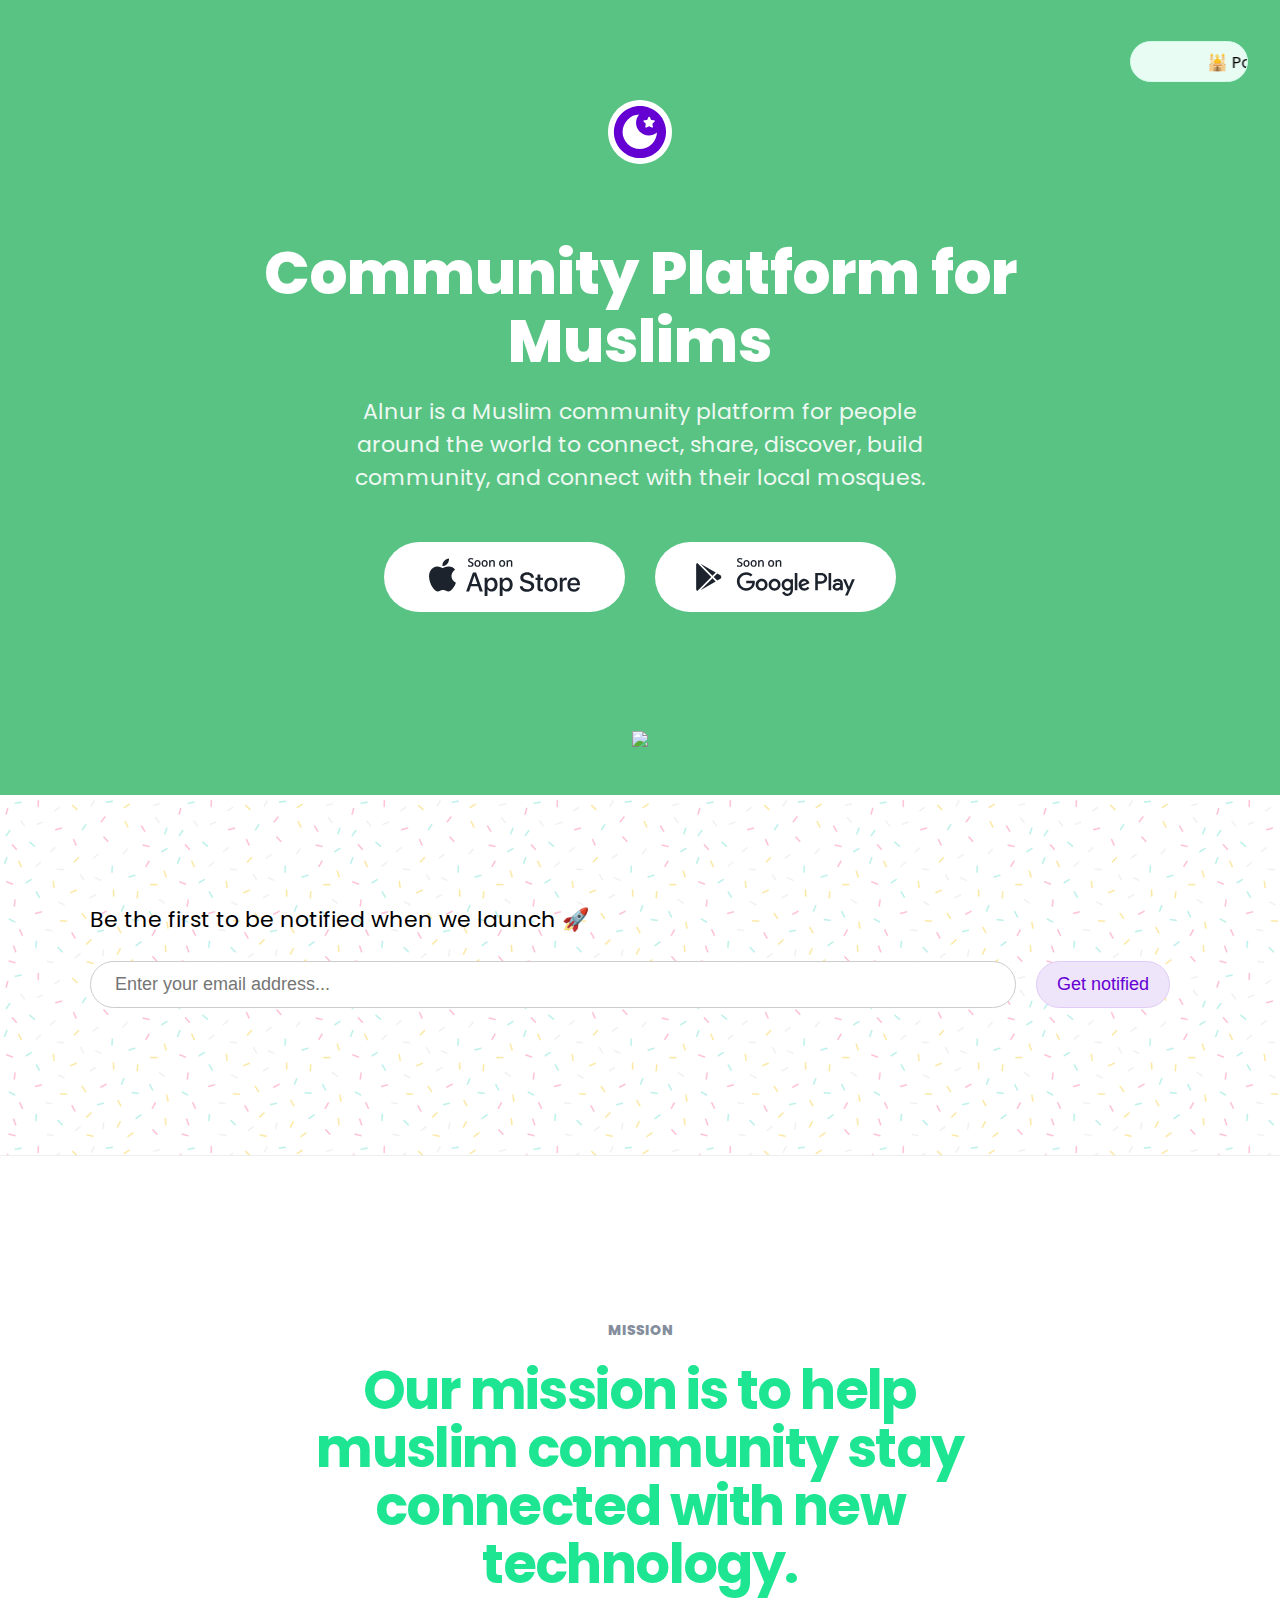
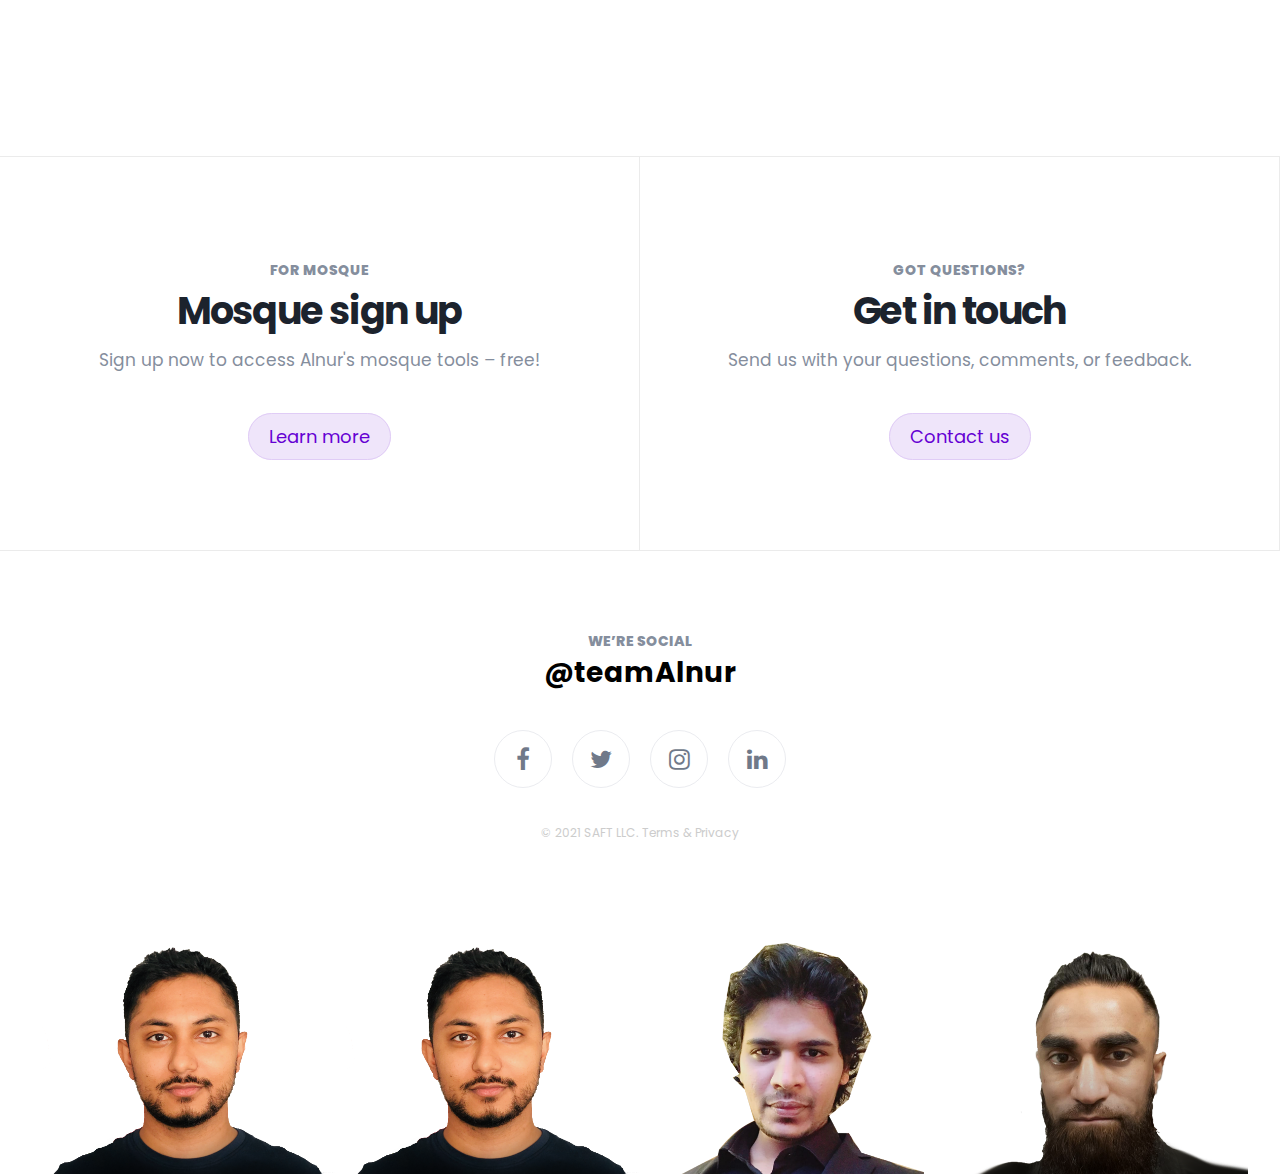
==== commit 7ab2b98d: "Mad updates to the landing page:" ====
--- a/index.html
+++ b/index.html
@@ -47,13 +47,13 @@
             </div>
 
             <div class="app-banner">
-                <img src="https://alnurapp.com/assets/img/img-8.png" />
+                <img src="./assets/images/app_screen.png" />
             </div>
         </div>
     </section>
 
     <div class="early_signup">
-        <p class="name">🔔 Be the first to be notified when we launch.</p>
+        <p class="name">Be the first to be notified when we launch 🚀 </p>
         <form id="newsletter-form" name="newsletter-form">
             <input type="email" id="email_address" name="email_address" size="100%"
                 placeholder="Enter your email address..." maxlength="150" required />
@@ -65,21 +65,19 @@
         </p>
     </div>
 
-
     <div class="mission_section">
         <p class="name">Mission</p>
-        <h1 class="title">We are on a mission to help muslim community connect with technology for free or as close to
-            free as possible.</h1>
+        <h1 class="title">Our mission is to help muslim community stay connected with new technology.</h1>
     </div>
+
+
 
     <div class="box-container">
         <div class="card">
             <b class="subtitle">For Mosque</b>
             <h1 class="title">Mosque sign up</h1>
-            <p class="desc">Sign up now to access Alnur's mosque tools – 100% free!</p>
+            <p class="desc">Sign up now to access Alnur's mosque tools – free!</p>
             <a class="btn card-btn" href="#">Learn more</a>
-            <div class="content">
-            </div>
         </div>
 
         <div class="card">
@@ -90,9 +88,44 @@
         </div>
     </div>
 
+
+
     <div class="box">
+
+   
+
+        
         <p class="subtitle">We’re social</p>
         <h2 class="title">@teamAlnur</h2>
+
+
+        <div class="mobileTeam">
+            <div class="teamAvatar">
+                <img src="./assets/images/foysol-03.png" />
+                <h3>Foysol</h3>
+                <p>Product</p>
+            </div>
+
+            <div class="teamAvatar">
+                <img src="./assets/images/saiful-03.png" />
+                <h3>Foysol</h3>
+                <p>Product</p>
+            </div>
+
+            <div class="teamAvatar">
+                <img src="./assets/images/ali-03.png" />
+                <h3>Foysol</h3>
+                <p>Product</p>
+            </div>
+
+        <div class="teamAvatar">
+                <img src="./assets/images/babul-03.png" />
+                <h3>Foysol</h3>
+                <p>Product</p>
+            </div>
+
+        </div>
+
         <div class="social-box">
             <a href="http://facebook.com/teamalnur" class="fa fa-facebook" target="_self"></a>
             <a href="https://twitter.com/teamalnur" class="fa fa-twitter" target="_self"></a>
@@ -100,57 +133,59 @@
             <a href="https://www.linkedin.com/company/teamalnur" class="fa fa-linkedin" target="_self"></a>
         </div>
 
+        
         <div class="fineprint">
             <div class="copyright">
                 <p> © 2021 SAFT LLC. <a href=""> Terms & Privacy </a></p>
             </div>
-
         </div>
 
-        <div class="team-box">
-            <!-- person 1-->
-            <div class="person">
-                <div class="container tooltip">
-                    <span class="tooltiptext">Tooltip text</span>
-                    <div class="container-inner">
-                        <!-- <img class="circle" src="./assets/images/foysol.png" /> -->
-                        <img class="img img1" src="./assets/images/foysol-01.png" />
-                    </div>
+        <div class="box-container-team">
+            <div class="teamCard">
+ 
+                <div class="foysol tooltip ">
+                    <div class="tooltip">
+                        <span class="tooltiptext"><p class="name">Foysol</p><p class="title">Product Designer</p></span>
+                      </div>
+                </div>
+                
+            </div>
+    
+            <div class="teamCard">
+                <div class="saiful tooltip ">
+                    <div class="tooltip">
+                        <span class="tooltiptext"><p class="name">Saiful</p><p class="title">Backend Engineer</p></span>
+                      </div>
                 </div>
             </div>
 
-            <div class="person">
-                <div class="container tooltip">
-                    <span class="tooltiptext">Tooltip text</span>
-                    <div class="container-inner">
-                        <!-- <img class="circle" src="./assets/images/foysol.png" /> -->
-                        <img class="img img1" src="./assets/images/foysol-01.png" />
-                    </div>
+            <div class="teamCard">
+                <div class="ali tooltip "> 
+                    <div class="tooltip">
+                        <span class="tooltiptext"><p class="name">Ali</p><p class="title">Frontend Engineer</p></span>
+                      </div>
                 </div>
             </div>
 
-            <div class="person">
-                <div class="container tooltip">
-                    <span class="tooltiptext">Tooltip text</span>
-                    <div class="container-inner">
-                        <!-- <img class="circle" src="./assets/images/foysol.png" /> -->
-                        <img class="img img1" src="./assets/images/foysol-01.png" />
-                    </div>
-                </div>
-            </div>
-
-            <div class="person">
-                <div class="container tooltip">
-                    <span class="tooltiptext">Tooltip text</span>
-                    <div class="container-inner">
-                        <!-- <img class="circle" src="./assets/images/foysol.png" /> -->
-                        <img class="img img1" src="./assets/images/foysol-01.png" />
-                    </div>
+            <div class="teamCard">
+                <div class="babul tooltip ">
+                    <div class="tooltip">
+                        <span class="tooltiptext"><p class="name">Babul</p><p class="title">Community Leader</p></span>
+                      </div>
                 </div>
             </div>
 
         </div>
     </div>
+
+
+
+
+
+
+
+
+
 
     </script>
     <script src="https://www.gstatic.com/firebasejs/8.3.1/firebase-app.js"></script>
--- a/css/style.css
+++ b/css/style.css
@@ -35,9 +35,9 @@
   z-index: 1;
 }
 
-@media only screen and (max-width: 720px) {
+@media (min-width: 0px) and (max-width: 1023px) {
   header {
-    max-width: 100%;
+    display: none !important;
   }
 }
 
@@ -57,12 +57,6 @@
   right: 32px;
   border-radius: 100px;
   padding: 0px;
-}
-
-@media only screen and (max-width: 720px) {
-  header a {
-    display: none;
-  }
 }
 
 header a marquee {
@@ -92,9 +86,9 @@
 
 section h1 {
   font-family: inherit;
-  font-size: 54px;
+  font-size: 60px;
   font-weight: 800;
-  line-height: 54px;
+  line-height: 68px;
 }
 
 section .container {
@@ -119,22 +113,43 @@
 
 section .title {
   color: #fff;
-  width: 50%;
+  width: 60%;
   text-align: center;
   padding-bottom: 16px;
   padding: 20px;
 }
 
-@media only screen and (max-width: 720px) {
-  section .title {
-    width: 100%;
-    font-size: 35px;
-  }
-}
-
-@media only screen and (max-width: 1024px) {
+@media (min-width: 1024px) and (max-width: 1199px) {
   section .title {
     width: 60%;
+    font-size: 56px;
+  }
+}
+
+@media (min-width: 940px) and (max-width: 1023px), (min-width: 720px) and (max-width: 939px), (min-width: 375px) and (max-width: 719px) {
+  section .title {
+    width: 90%;
+  }
+}
+
+@media (min-width: 720px) and (max-width: 939px), (min-width: 375px) and (max-width: 719px) {
+  section .title {
+    font-size: 54px;
+  }
+}
+
+@media (min-width: 375px) and (max-width: 719px) {
+  section .title {
+    font-size: 48px;
+  }
+}
+
+@media (min-width: 300px) and (max-width: 374px) {
+  section .title {
+    font-size: 38px;
+    line-height: 40px;
+    width: 100%;
+    padding: 0 !important;
   }
 }
 
@@ -146,6 +161,27 @@
   width: 50%;
   text-align: center;
   opacity: 90%;
+}
+
+@media (min-width: 1024px) and (max-width: 1199px) {
+  section .subtitle {
+    width: 60%;
+  }
+}
+
+@media (min-width: 940px) and (max-width: 1023px), (min-width: 720px) and (max-width: 939px), (min-width: 375px) and (max-width: 719px) {
+  section .subtitle {
+    width: 90%;
+  }
+}
+
+@media (min-width: 300px) and (max-width: 374px) {
+  section .subtitle {
+    width: 90%;
+    font-size: 17px;
+    line-height: 24px;
+    padding: 20px 0 20px 0;
+  }
 }
 
 section .app-btn {
@@ -164,6 +200,12 @@
   }
 }
 
+@media (min-width: 300px) and (max-width: 374px) {
+  section .app-btn {
+    padding: 0 !important;
+  }
+}
+
 section .app-btn .btn {
   position: relative;
   padding: 0 10px 0 10px;
@@ -176,6 +218,12 @@
   transition: color 0.5s, transform 0.2s, -webkit-transform 0.2s;
   outline: none;
   background-color: transparent;
+}
+
+@media (min-width: 300px) and (max-width: 374px) {
+  section .app-btn .btn {
+    margin: 0 auto;
+  }
 }
 
 section .app-btn .btn img:hover {
@@ -221,12 +269,30 @@
   background-image: url("../assets/images/confetti.png");
 }
 
+@media (min-width: 940px) and (max-width: 1023px) {
+  .early_signup {
+    padding: 90px 90px 20px 90px;
+  }
+}
+
+@media (min-width: 300px) and (max-width: 375px) {
+  .early_signup {
+    padding: 60px 20px 10px 20px !important;
+  }
+}
+
 .early_signup p {
   font-size: 22px;
   line-height: 27px;
   color: #000;
   text-align: left;
   padding-bottom: 20px;
+}
+
+@media (min-width: 300px) and (max-width: 375px) {
+  .early_signup p {
+    text-align: center;
+  }
 }
 
 .early_signup .title {
@@ -246,9 +312,31 @@
   width: auto;
 }
 
+@media (min-width: 940px) and (max-width: 1023px), (min-width: 720px) and (max-width: 939px), (min-width: 375px) and (max-width: 719px), (min-width: 300px) and (max-width: 374px) {
+  .early_signup form {
+    -webkit-box-orient: vertical;
+    -webkit-box-direction: normal;
+        -ms-flex-direction: column;
+            flex-direction: column;
+  }
+  .early_signup form input {
+    margin: 40px 0;
+  }
+  .early_signup form input[type="submit"] {
+    margin: 0 auto;
+  }
+  .early_signup p {
+    font-size: 22px;
+    line-height: 28px;
+    color: #000;
+    text-align: center;
+    padding-bottom: 20px;
+  }
+}
+
 .mission_section {
-  height: 380px;
-  padding: 20px;
+  height: 400px;
+  padding: 100px 20px;
   display: -webkit-box;
   display: -ms-flexbox;
   display: flex;
@@ -264,10 +352,35 @@
           align-items: center;
 }
 
-@media only screen and (max-width: 720px) {
+@media (min-width: 1024px) and (max-width: 1199px) {
   .mission_section {
-    max-width: 100%;
+    padding: 95px 20px;
+  }
+}
+
+@media (min-width: 940px) and (max-width: 1023px) {
+  .mission_section {
+    padding: 40px 40px;
+  }
+}
+
+@media (min-width: 720px) and (max-width: 939px) {
+  .mission_section {
     font-size: 28px;
+    padding: 40px 40px;
+  }
+}
+
+@media (min-width: 375px) and (max-width: 719px) {
+  .mission_section {
+    padding: 20px;
+  }
+}
+
+@media (min-width: 320px) and (max-width: 374px) {
+  .mission_section {
+    height: auto;
+    padding: 40px 20px;
   }
 }
 
@@ -277,16 +390,49 @@
   color: #858e9d;
   text-align: center;
   text-transform: uppercase;
-  padding-bottom: 16px;
+  padding-bottom: 20px;
 }
 
 .mission_section .title {
   color: #1ee592;
-  width: 50%;
-  text-align: center;
-  font-size: 48px;
+  width: 60%;
+  text-align: center;
+  font-size: 54px;
   line-height: 58px;
   letter-spacing: -0.1rem;
+}
+
+@media (min-width: 1024px) and (max-width: 1199px) {
+  .mission_section .title {
+    width: 80%;
+    font-size: 48px;
+    line-height: 58px;
+  }
+}
+
+@media (min-width: 940px) and (max-width: 1023px) {
+  .mission_section .title {
+    width: 90%;
+    font-size: 48px;
+    line-height: 58px;
+    padding: 20px 20px;
+  }
+}
+
+@media (min-width: 720px) and (max-width: 939px) {
+  .mission_section .title {
+    width: 70%;
+    font-size: 38px;
+    line-height: 40px;
+  }
+}
+
+@media (min-width: 0px) and (max-width: 719px) {
+  .mission_section .title {
+    font-size: 34px;
+    line-height: 36px;
+    width: 100%;
+  }
 }
 
 .box-container {
@@ -305,7 +451,25 @@
           align-items: center;
 }
 
-@media only screen and (max-width: 720px) {
+@media (min-width: 940px) and (max-width: 1023px) {
+  .box-container {
+    display: contents;
+  }
+}
+
+@media (min-width: 720px) and (max-width: 939px) {
+  .box-container {
+    display: contents;
+  }
+}
+
+@media (min-width: 375px) and (max-width: 719px) {
+  .box-container {
+    display: contents;
+  }
+}
+
+@media (min-width: 300px) and (max-width: 374px) {
   .box-container {
     -webkit-box-orient: vertical;
     -webkit-box-direction: normal;
@@ -316,7 +480,7 @@
 
 .card {
   width: 100%;
-  padding: 95px 0;
+  padding: 100px 40px;
   text-align: center;
   border-top: 0.1px solid #ebebeb;
   border-bottom: 1px solid #ebebeb;
@@ -327,6 +491,40 @@
   background-color: #f8f8f8;
   -webkit-transition: all 250ms ease-out;
   transition: all 250ms ease-out;
+}
+
+@media (min-width: 940px) and (max-width: 1023px) {
+  .card {
+    width: auto;
+  }
+}
+
+@media (min-width: 720px) and (max-width: 939px) {
+  .card {
+    width: auto;
+    padding: 100px 40px;
+    text-align: center;
+    border-bottom: 1px solid #ebebeb;
+    margin: 0 auto;
+  }
+}
+
+@media (min-width: 375px) and (max-width: 719px) {
+  .card {
+    width: auto;
+    padding: 100px 40px;
+    text-align: center;
+    border-top: 0.1px solid #ebebeb;
+    border-bottom: 1px solid #ebebeb;
+    border-right: 1px solid #ebebeb;
+    margin: 0 auto;
+  }
+}
+
+@media (min-width: 300px) and (max-width: 374px) {
+  .card {
+    width: auto;
+  }
 }
 
 .card p {
@@ -347,6 +545,14 @@
   color: #1c232d;
   text-align: center;
   letter-spacing: -0.1rem;
+}
+
+@media (min-width: 300px) and (max-width: 374px) {
+  .card .title {
+    font-size: 28px;
+    letter-spacing: 0;
+    padding: 16px 0 4px 0;
+  }
 }
 
 .card .desc {
@@ -412,6 +618,12 @@
   padding: 32px 32px;
 }
 
+@media (min-width: 0px) and (max-width: 374px) {
+  .box .social-box {
+    padding: 16px 16px;
+  }
+}
+
 .box .social-box .fa {
   padding: 16px;
   font-size: 24px;
@@ -422,10 +634,18 @@
   border-radius: 50%;
 }
 
+@media (min-width: 0px) and (max-width: 374px) {
+  .box .social-box .fa {
+    padding: 16px 16px;
+    border: 0 !important;
+    width: 16px;
+  }
+}
+
 .box .social-box .fa:hover {
   background-color: #ebecf0;
-  -webkit-transition: all 300ms ease-in-out;
-  transition: all 300ms ease-in-out;
+  -webkit-transition: all 200ms ease-out;
+  transition: all 200ms ease-out;
 }
 
 .box .social-box a {
@@ -436,12 +656,21 @@
   color: #707989;
 }
 
+@media (min-width: 0px) and (max-width: 374px) {
+  .box .social-box a {
+    padding: 16px 16px;
+    border: 0 !important;
+    width: 16px;
+  }
+}
+
 .box img {
   padding-left: 16px;
   padding-right: 16px;
 }
 
 .box .team-box {
+  width: 100vw;
   display: -webkit-box;
   display: -ms-flexbox;
   display: flex;
@@ -455,7 +684,7 @@
   -webkit-box-align: center;
       -ms-flex-align: center;
           align-items: center;
-  padding-top: 95px;
+  padding-top: 60px;
   bottom: 0;
 }
 
@@ -464,145 +693,6 @@
     width: 100%;
     display: block;
   }
-}
-
-.box .team-box .person {
-  -webkit-box-align: center;
-      -ms-flex-align: center;
-          align-items: center;
-  display: -webkit-box;
-  display: -ms-flexbox;
-  display: flex;
-  -webkit-box-orient: vertical;
-  -webkit-box-direction: normal;
-      -ms-flex-direction: column;
-          flex-direction: column;
-  width: 280px;
-}
-
-.box .team-box .person .tooltip {
-  position: relative;
-  display: inline-block;
-}
-
-.box .team-box .person .tooltip .tooltiptext {
-  visibility: hidden;
-  width: 120px;
-  background-color: black;
-  color: #fff;
-  text-align: center;
-  border-radius: 6px;
-  padding: 5px 0;
-  /* Position the tooltip */
-  position: absolute;
-  z-index: 1;
-  left: 50%;
-  margin-left: -60px;
-  background-color: red;
-}
-
-.box .team-box .person .tooltip:hover .tooltiptext {
-  visibility: visible;
-}
-
-.box .team-box .person .container {
-  -webkit-tap-highlight-color: transparent;
-  -webkit-transform: scale(0.48);
-          transform: scale(0.48);
-  -webkit-transition: -webkit-transform 250ms cubic-bezier(0.4, 0, 0.2, 1);
-  transition: -webkit-transform 250ms cubic-bezier(0.4, 0, 0.2, 1);
-  transition: transform 250ms cubic-bezier(0.4, 0, 0.2, 1);
-  transition: transform 250ms cubic-bezier(0.4, 0, 0.2, 1), -webkit-transform 250ms cubic-bezier(0.4, 0, 0.2, 1);
-  width: 400px;
-}
-
-.box .team-box .person .container:after {
-  content: "";
-  height: 10px;
-  position: absolute;
-  top: 390px;
-  width: 100%;
-}
-
-.box .team-box .person .container:hover {
-  -webkit-transform: scale(0.54);
-          transform: scale(0.54);
-}
-
-.box .team-box .person .container-inner {
-  position: relative;
-  -webkit-transform-origin: 50%;
-          transform-origin: 50%;
-}
-
-.box .team-box .person .circle {
-  background-color: #fee7d3;
-  border-radius: 50%;
-  cursor: pointer;
-  height: 380px;
-  left: 10px;
-  pointer-events: none;
-  position: absolute;
-  top: 210px;
-  width: 380px;
-}
-
-.box .team-box .person .img {
-  pointer-events: none;
-  position: relative;
-  -webkit-transform: translateY(20px) scale(1.15);
-          transform: translateY(20px) scale(1.15);
-  -webkit-transform-origin: 50% bottom;
-          transform-origin: 50% bottom;
-  -webkit-transition: -webkit-transform 300ms cubic-bezier(0.4, 0, 0.2, 1);
-  transition: -webkit-transform 300ms cubic-bezier(0.4, 0, 0.2, 1);
-  transition: transform 300ms cubic-bezier(0.4, 0, 0.2, 1);
-  transition: transform 300ms cubic-bezier(0.4, 0, 0.2, 1), -webkit-transform 300ms cubic-bezier(0.4, 0, 0.2, 1);
-}
-
-.box .team-box .person .container:hover .img {
-  -webkit-transform: translateY(0) scale(1.2);
-          transform: translateY(0) scale(1.2);
-}
-
-.box .team-box .person .img1 {
-  left: 22px;
-  top: 164px;
-  width: 340px;
-}
-
-.box .team-box .person .img2 {
-  left: -46px;
-  top: 174px;
-  width: 444px;
-}
-
-.box .team-box .person .img3 {
-  left: -16px;
-  top: 144px;
-  width: 466px;
-}
-
-.box .team-box .person .divider {
-  background-color: #ca6060;
-  height: 1px;
-  width: 160px;
-}
-
-.box .team-box .person .name {
-  color: #404245;
-  font-size: 36px;
-  font-weight: 600;
-  margin-top: 16px;
-  text-align: center;
-}
-
-.box .team-box .person .title {
-  color: #6e6e6e;
-  font-family: arial;
-  font-size: 14px;
-  font-style: italic;
-  margin-top: 4px;
 }
 
 .btn {
@@ -737,13 +827,250 @@
           flex-direction: column !important;
 }
 
-/* All the screen re-sized*/
-@media only screen and (max-width: 1200px) {
-  .container {
-    width: 100% !important;
-  }
-  .container h1 {
-    width: 60% !important;
-  }
+.box-container-team {
+  width: 95vw;
+  padding-top: 80px;
+  display: -webkit-box;
+  display: -ms-flexbox;
+  display: flex;
+  -webkit-box-orient: horizontal;
+  -webkit-box-direction: normal;
+      -ms-flex-direction: row;
+          flex-direction: row;
+  -webkit-box-pack: center;
+      -ms-flex-pack: center;
+          justify-content: center;
+  -webkit-box-align: end;
+      -ms-flex-align: end;
+          align-items: flex-end;
+}
+
+@media only screen and (max-width: 720px) {
+  .box-container-team {
+    -webkit-box-orient: vertical;
+    -webkit-box-direction: normal;
+        -ms-flex-direction: column;
+            flex-direction: column;
+  }
+}
+
+.teamCard {
+  width: 100%;
+  text-align: center;
+}
+
+.teamCard:hover {
+  -webkit-transition: all 10ms ease-in-out;
+  transition: all 10ms ease-in-out;
+}
+
+@media (min-width: 940px) and (max-width: 1023px) {
+  .teamCard {
+    display: none;
+  }
+}
+
+@media (min-width: 720px) and (max-width: 939px) {
+  .teamCard {
+    display: none;
+  }
+}
+
+@media (min-width: 0px) and (max-width: 719px) {
+  .teamCard {
+    display: none;
+  }
+}
+
+.teamCard .foysol {
+  padding: 25%;
+  background-image: url("../assets/images/foysol-01.png");
+  background-repeat: no-repeat;
+  background-size: cover;
+  -webkit-transition: -webkit-transform 0.01s;
+  transition: -webkit-transform 0.01s;
+  transition: transform 0.01s;
+  transition: transform 0.01s, -webkit-transform 0.01s;
+  background-position-y: 20px;
+  width: 50%;
+  height: 100px;
+  margin: 0 auto;
+  bottom: 0px;
+  -webkit-transition: all 250ms ease-out;
+  transition: all 250ms ease-out;
+}
+
+.teamCard .saiful {
+  padding: 25%;
+  background-image: url("../assets/images/foysol-01.png");
+  background-repeat: no-repeat;
+  background-size: cover;
+  -webkit-transition: -webkit-transform 0.01s;
+  transition: -webkit-transform 0.01s;
+  transition: transform 0.01s;
+  transition: transform 0.01s, -webkit-transform 0.01s;
+  background-position-y: 20px;
+  width: 50%;
+  height: 100px;
+  margin: 0 auto;
+  bottom: 0px;
+  -webkit-transition: all 250ms ease-out;
+  transition: all 250ms ease-out;
+}
+
+.teamCard .ali {
+  padding: 25%;
+  background-image: url("../assets/images/ali-01.png");
+  background-repeat: no-repeat;
+  background-size: cover;
+  -webkit-transition: -webkit-transform 0.01s;
+  transition: -webkit-transform 0.01s;
+  transition: transform 0.01s;
+  transition: transform 0.01s, -webkit-transform 0.01s;
+  background-position-y: 20px;
+  width: 50%;
+  height: 100px;
+  margin: 0 auto;
+  bottom: 0px;
+  -webkit-transition: all 250ms ease-out;
+  transition: all 250ms ease-out;
+}
+
+.teamCard .babul {
+  padding: 25%;
+  background-image: url("../assets/images/babul-01.png");
+  background-repeat: no-repeat;
+  background-size: cover;
+  -webkit-transition: -webkit-transform 0.01s;
+  transition: -webkit-transform 0.01s;
+  transition: transform 0.01s;
+  transition: transform 0.01s, -webkit-transform 0.01s;
+  background-position-y: 20px;
+  width: 50%;
+  height: 100px;
+  margin: 0 auto;
+  bottom: 0px;
+  -webkit-transition: all 400ms ease-in-out;
+  transition: all 400ms ease-in-out;
+}
+
+.teamCard .foysol:hover,
+.teamCard .saiful:hover,
+.teamCard .ali:hover,
+.teamCard .babul:hover {
+  /* IE 9 */
+  -webkit-transform: scale(1.5);
+  /* Safari 3-8 */
+  transform: translateY(2px);
+  background-position-y: -2px;
+  bottom: 0px;
+  overflow-y: visible;
+  -webkit-transition: all 350ms ease-out;
+  transition: all 350ms ease-out;
+}
+
+.teamCard .tooltip {
+  position: relative;
+}
+
+.teamCard .tooltip .tooltiptext {
+  visibility: hidden;
+  width: 200px;
+  background-color: #1ee592;
+  color: #1c232d;
+  text-align: center;
+  border-radius: 100px;
+  padding: 5px 0;
+  position: absolute;
+  z-index: 1;
+  left: 0;
+  opacity: 0;
+  -webkit-transition: opacity 0.01s;
+  transition: opacity 0.01s;
+  -webkit-transition: all 250ms ease-out;
+  transition: all 250ms ease-out;
+  margin-top: -180px;
+  -webkit-box-shadow: 0px 4px 4px rgba(0, 0, 0, 0.15);
+          box-shadow: 0px 4px 4px rgba(0, 0, 0, 0.15);
+}
+
+.teamCard .tooltip .tooltiptext::after {
+  content: "";
+  position: absolute;
+  top: 100%;
+  left: 50%;
+  margin-left: -5px;
+  border-width: 5px;
+  border-style: solid;
+  border-color: #1ee592 transparent transparent transparent;
+}
+
+.teamCard .tooltip:hover .tooltiptext {
+  visibility: visible;
+  opacity: 1;
+}
+
+.teamCard .name {
+  font-size: 16px;
+}
+
+.teamCard .title {
+  font-size: 13px;
+  font-weight: normal;
+  opacity: 0.7;
+}
+
+.mobileTeam {
+  width: 100%;
+  overflow-x: scroll;
+  display: -webkit-box;
+  display: -ms-flexbox;
+  display: flex;
+  -ms-flex-wrap: nowrap;
+      flex-wrap: nowrap;
+  -webkit-box-orient: horizontal;
+  -webkit-box-direction: normal;
+      -ms-flex-direction: row;
+          flex-direction: row;
+  -webkit-box-pack: justify;
+      -ms-flex-pack: justify;
+          justify-content: space-between;
+  -webkit-box-align: center;
+      -ms-flex-align: center;
+          align-items: center;
+  text-align: center;
+  -webkit-overflow-scrolling: touch;
+  margin: 60px 10px 20px 10px;
+}
+
+.mobileTeam img {
+  width: 175px;
+  height: 175px;
+}
+
+@media (min-width: 720px) and (max-width: 1023px) {
+  .mobileTeam img {
+    width: 200px;
+    height: 200px;
+  }
+}
+
+@media (min-width: 1024px) {
+  .mobileTeam {
+    display: none !important;
+  }
+}
+
+/* Hide scrollbar for Chrome, Safari and Opera */
+.mobileTeam::-webkit-scrollbar {
+  display: none;
+}
+
+/* Hide scrollbar for IE, Edge and Firefox */
+.mobileTeam {
+  -ms-overflow-style: none;
+  /* IE and Edge */
+  scrollbar-width: none;
+  /* Firefox */
 }
 /*# sourceMappingURL=style.css.map */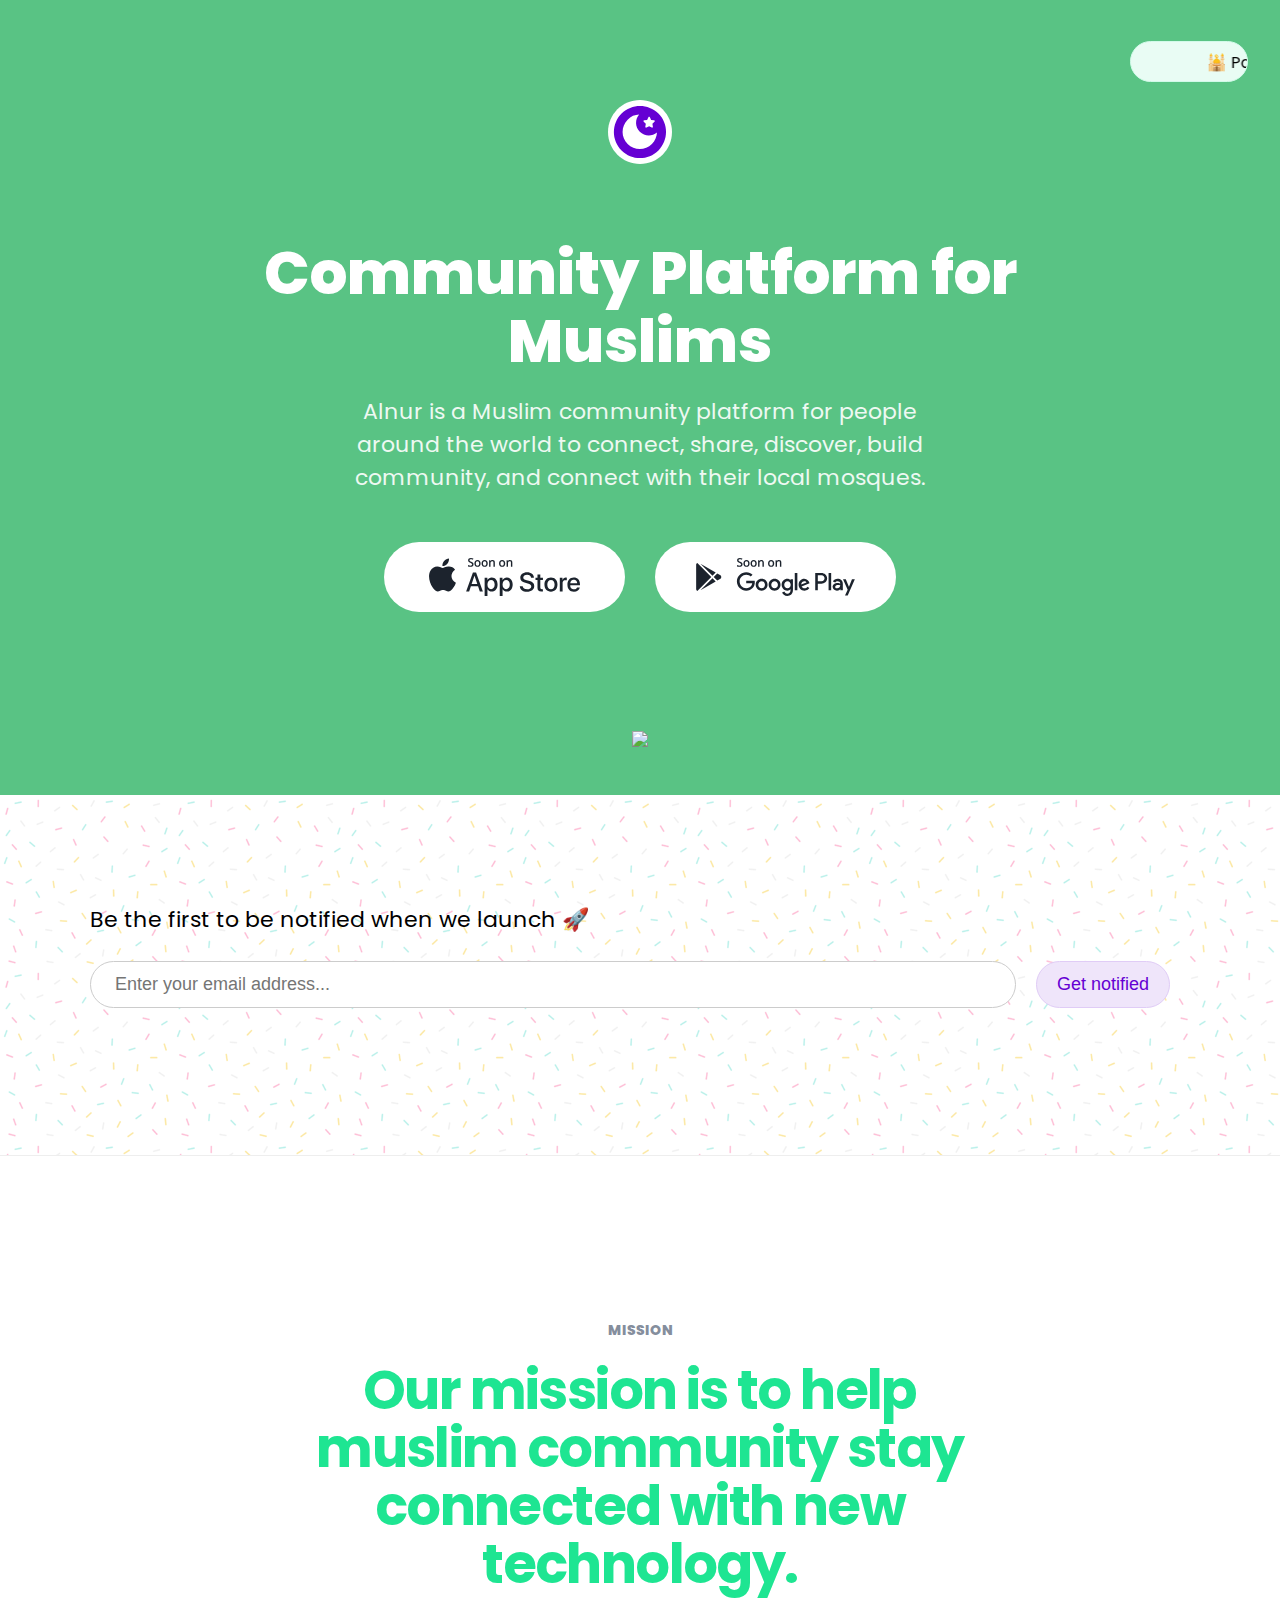
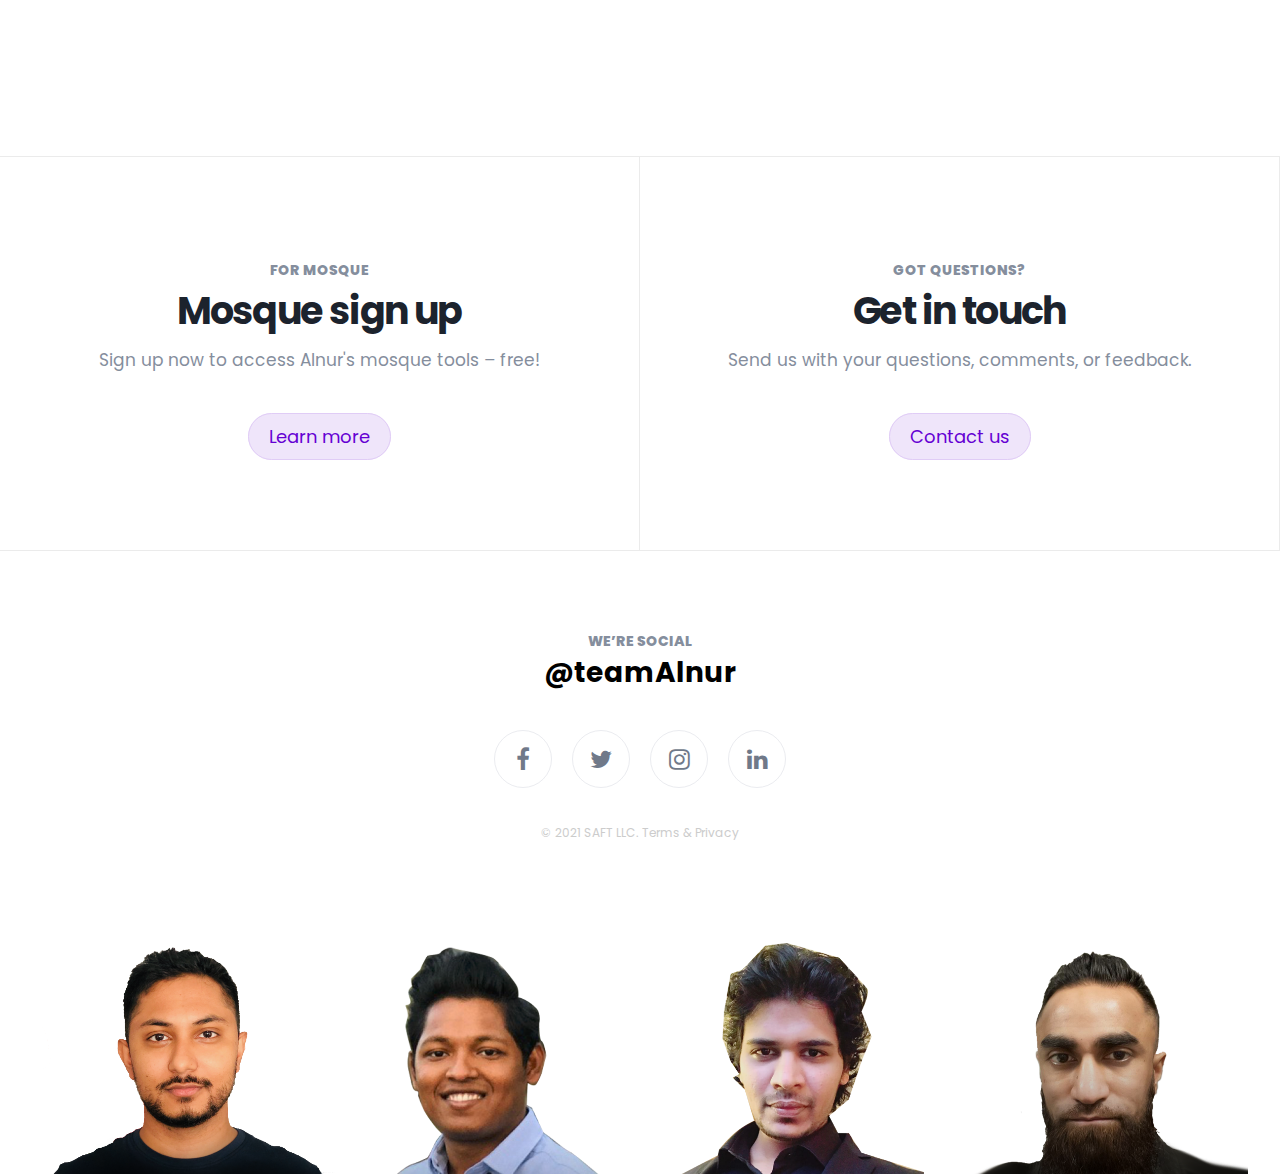
==== commit c7a39d7e: "photo adeed" ====
--- a/index.html
+++ b/index.html
@@ -21,6 +21,7 @@
     <section>
         <div class="container">
             <div class="logo">
+                <a href="./index.html">
                 <svg width="64" height="64" viewBox="0 0 64 64" fill="none" xmlns="http://www.w3.org/2000/svg">
                     <path
                         d="M32 64C49.6731 64 64 49.6731 64 32C64 14.3269 49.6731 0 32 0C14.3269 0 0 14.3269 0 32C0 49.6731 14.3269 64 32 64Z"
@@ -31,8 +32,9 @@
                     <path fill-rule="evenodd" clip-rule="evenodd"
                         d="M50.438 13.5618C40.2567 3.38059 23.743 3.38059 13.5617 13.5618C3.38047 23.7431 3.38047 40.2568 13.5617 50.4381C23.743 60.6194 40.2567 60.6194 50.438 50.4381C60.6192 40.2568 60.6192 23.7431 50.438 13.5618ZM35.7064 20.555C35.8405 20.4206 36.013 20.3438 36.1855 20.3246L39.0984 19.9022L40.4015 17.2525C40.5932 16.8493 41.0914 16.6765 41.4939 16.8685C41.6663 16.9453 41.8005 17.0797 41.8772 17.2525L43.1611 19.9022L46.0741 20.3246C46.5148 20.3822 46.8406 20.8046 46.764 21.2462C46.7448 21.4382 46.6298 21.611 46.4957 21.7454L44.4068 23.7806L44.9051 26.6991C44.9817 27.1407 44.6751 27.5631 44.2343 27.6399C44.0235 27.6783 43.8319 27.6399 43.6786 27.5247L41.1106 26.1615L38.5043 27.5439C38.1019 27.7551 37.6036 27.6015 37.3928 27.1983C37.297 27.0255 37.2778 26.8527 37.3161 26.6799L37.8144 23.7614L35.7064 21.707C35.3997 21.3998 35.3997 20.8814 35.7064 20.555ZM43.9314 43.922C37.2299 50.6235 26.3447 50.6235 19.6432 43.922C12.9418 37.2205 12.9418 26.3354 19.6432 19.6339C22.8236 16.4535 26.9505 14.7687 31.1342 14.6173C26.8748 19.5771 27.083 27.0737 31.7968 31.7685C36.5105 36.4633 43.9882 36.6905 48.948 32.4311C48.7966 36.6148 47.1117 40.7417 43.9314 43.922Z"
                         fill="#6500D3" />
-                </svg>
-            </div>
+                </svg> </a>
+            </div>
+              
 
             <h1 class="title">Community Platform for Muslims</h1>
             <p class="subtitle">Alnur is a Muslim community platform for people around the world to connect, share,
@@ -46,9 +48,15 @@
                         onmouseout="this.src='./assets/images/android.svg';" /></a>
             </div>
 
-            <div class="app-banner">
+    
+            <div class="app-banner-desktop  ">
                 <img src="./assets/images/app_screen.png" />
             </div>
+            <div class="app-banner-mobile  ">
+                <img src="./assets/images/app_screen_mobile-02.png" />
+            </div>
+
+
         </div>
     </section>
 
@@ -77,7 +85,7 @@
             <b class="subtitle">For Mosque</b>
             <h1 class="title">Mosque sign up</h1>
             <p class="desc">Sign up now to access Alnur's mosque tools – free!</p>
-            <a class="btn card-btn" href="#">Learn more</a>
+            <a class="btn card-btn" href="./mosque.html">Learn more</a>
         </div>
 
         <div class="card">
@@ -102,26 +110,24 @@
         <div class="mobileTeam">
             <div class="teamAvatar">
                 <img src="./assets/images/foysol-03.png" />
-                <h3>Foysol</h3>
-                <p>Product</p>
+                <span class=""><p class="name">Foysol <br> Product Designer </p></span>
+
             </div>
 
             <div class="teamAvatar">
                 <img src="./assets/images/saiful-03.png" />
-                <h3>Foysol</h3>
-                <p>Product</p>
+                <span class=""><p class="name">Saiful <br> Backend Engineer </p></span>
             </div>
 
             <div class="teamAvatar">
                 <img src="./assets/images/ali-03.png" />
-                <h3>Foysol</h3>
-                <p>Product</p>
+                <span class=""><p class="name">Ali <br> Frontend Engineer </p></span>
             </div>
 
         <div class="teamAvatar">
                 <img src="./assets/images/babul-03.png" />
-                <h3>Foysol</h3>
-                <p>Product</p>
+                <span class=""><p class="name">Babul <br> Community Leader </p></span>
+
             </div>
 
         </div>
--- a/css/style.css
+++ b/css/style.css
@@ -6,6 +6,12 @@
 
 html {
   scroll-behavior: smooth;
+}
+
+@media (min-width: 0px) and (max-width: 299px) {
+  html {
+    background: white;
+  }
 }
 
 a {
@@ -233,7 +239,7 @@
   cursor: progress;
 }
 
-section .app-banner {
+section .app-banner-desktop {
   padding-top: 64px;
   padding-bottom: 48px;
   display: -webkit-box;
@@ -247,7 +253,35 @@
           align-items: center;
 }
 
-section .app-banner img {
+@media (max-width: 940px) {
+  section .app-banner-desktop {
+    display: none !important;
+  }
+}
+
+section .app-banner-desktop img {
+  width: 100%;
+}
+
+section .app-banner-mobile {
+  display: -webkit-box;
+  display: -ms-flexbox;
+  display: flex;
+  -webkit-box-pack: center;
+      -ms-flex-pack: center;
+          justify-content: center;
+  -webkit-box-align: center;
+      -ms-flex-align: center;
+          align-items: center;
+}
+
+@media (min-width: 939px) {
+  section .app-banner-mobile {
+    display: none !important;
+  }
+}
+
+section .app-banner-mobile img {
   width: 100%;
 }
 
@@ -275,9 +309,15 @@
   }
 }
 
-@media (min-width: 300px) and (max-width: 375px) {
+@media (min-width: 375px) and (max-width: 939px) {
   .early_signup {
     padding: 60px 20px 10px 20px !important;
+  }
+}
+
+@media (min-width: 300px) and (max-width: 374px) {
+  .early_signup {
+    padding: 60px 30px 10px 20px !important;
   }
 }
 
@@ -423,14 +463,24 @@
   .mission_section .title {
     width: 70%;
     font-size: 38px;
-    line-height: 40px;
-  }
-}
-
-@media (min-width: 0px) and (max-width: 719px) {
+    line-height: 44px;
+  }
+}
+
+@media (min-width: 375px) and (max-width: 719px) {
   .mission_section .title {
-    font-size: 34px;
+    font-size: 38px;
+    line-height: 44px;
+    letter-spacing: -0.05rem;
+    width: 100%;
+  }
+}
+
+@media (min-width: 0px) and (max-width: 374px) {
+  .mission_section .title {
+    font-size: 30px;
     line-height: 36px;
+    letter-spacing: -0.05rem;
     width: 100%;
   }
 }
@@ -639,6 +689,7 @@
     padding: 16px 16px;
     border: 0 !important;
     width: 16px;
+    margin: auto;
   }
 }
 
@@ -902,7 +953,7 @@
 
 .teamCard .saiful {
   padding: 25%;
-  background-image: url("../assets/images/foysol-01.png");
+  background-image: url("../assets/images/saiful-01.png");
   background-repeat: no-repeat;
   background-size: cover;
   -webkit-transition: -webkit-transform 0.01s;
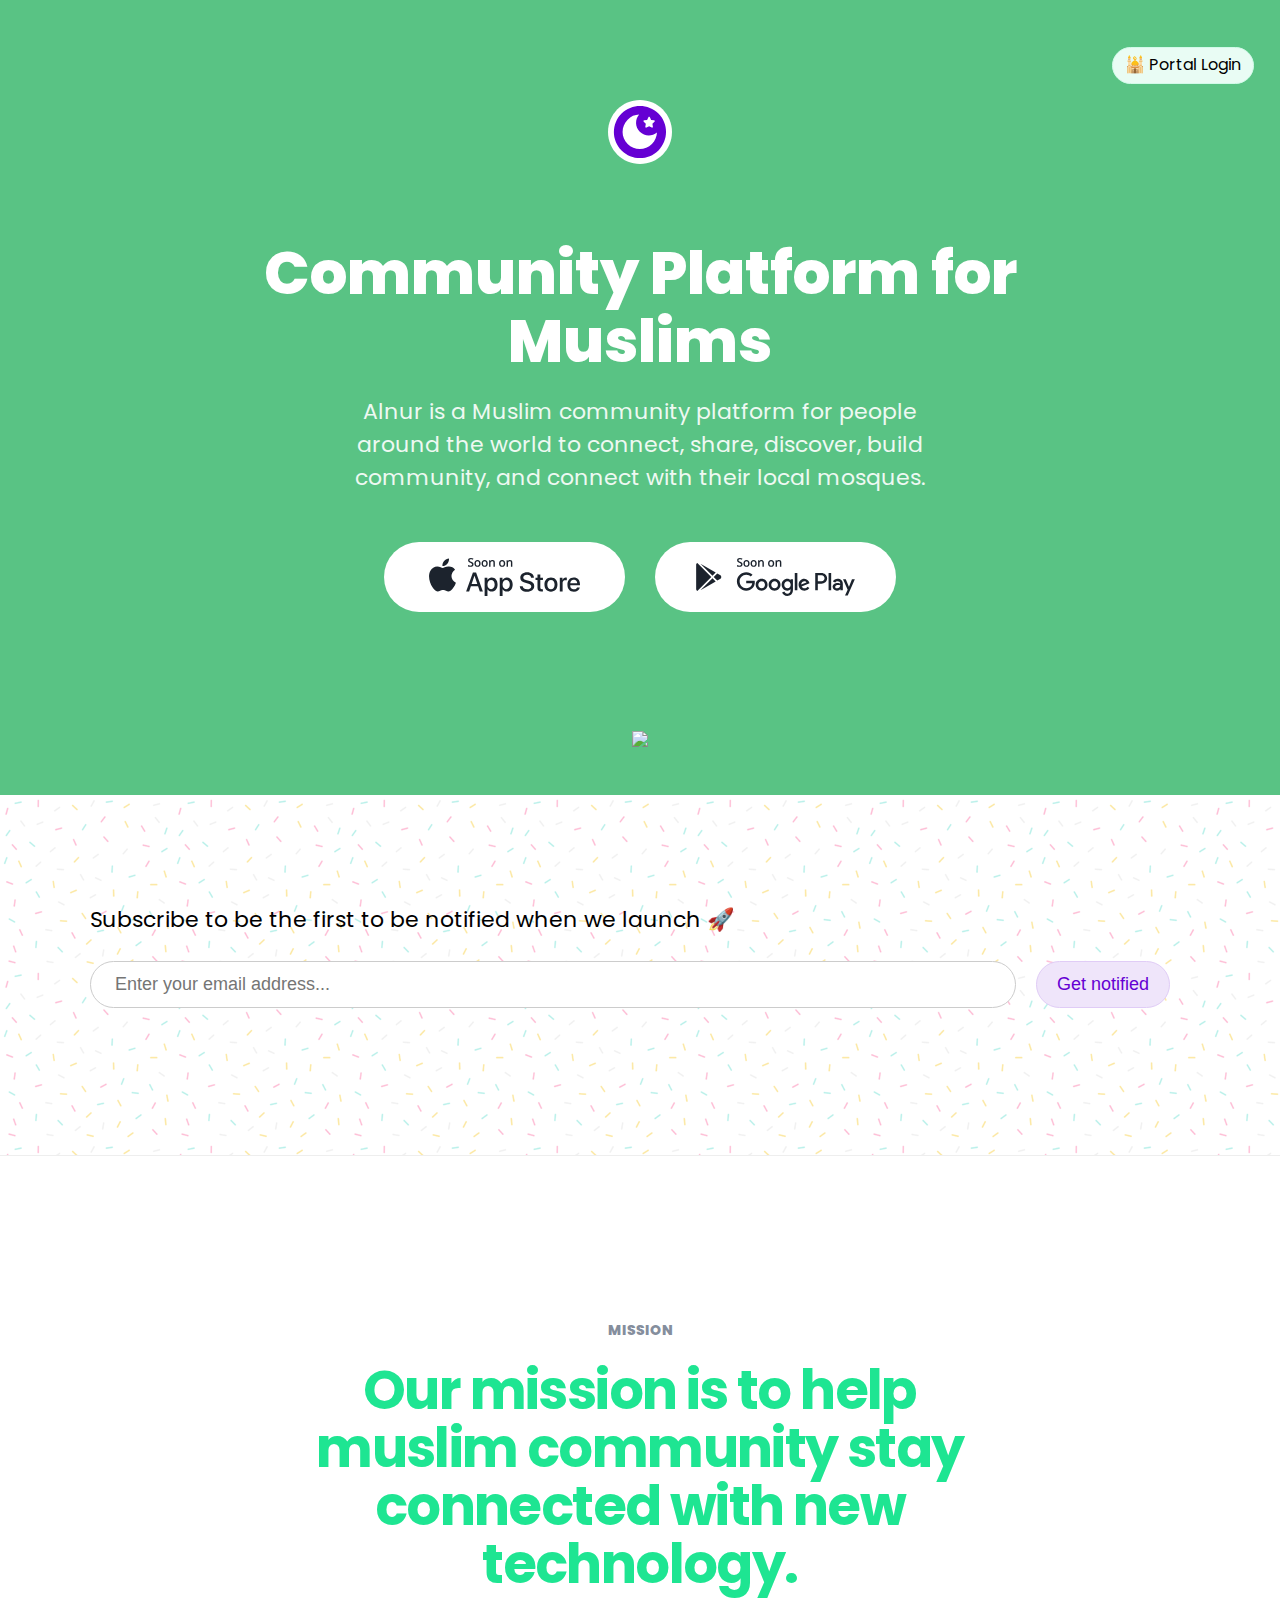
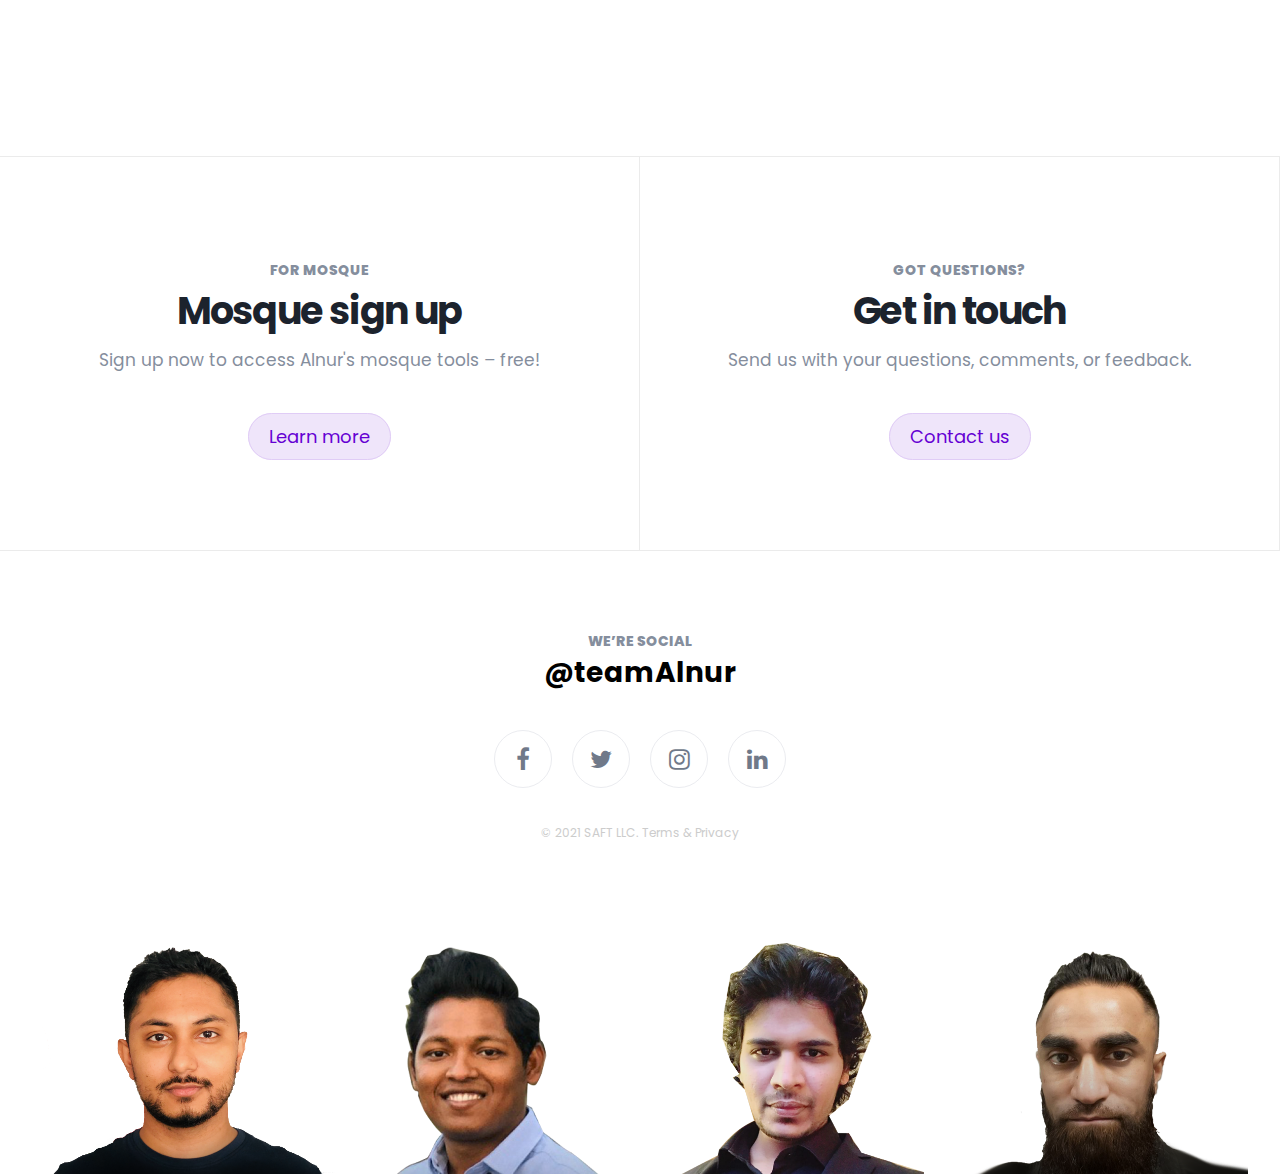
==== commit 8de3add4: "Let's update Alnur website with the" ====
--- a/index.html
+++ b/index.html
@@ -13,9 +13,8 @@
 
 <body>
     <header>
-        <p></p>
         <a class="login-btn" href="#">
-            <marquee behavior="scroll" direction="left" scrollamount="4">🕌 Portal Login</marquee>
+            <span>🕌 Portal Login</span>
         </a>
     </header>
     <section>
@@ -61,7 +60,7 @@
     </section>
 
     <div class="early_signup">
-        <p class="name">Be the first to be notified when we launch 🚀 </p>
+        <p class="name">Subscribe to be the first to be notified when we launch 🚀 </p>
         <form id="newsletter-form" name="newsletter-form">
             <input type="email" id="email_address" name="email_address" size="100%"
                 placeholder="Enter your email address..." maxlength="150" required />
@@ -184,6 +183,10 @@
         </div>
     </div>
 
+    <footer>        <a class="login-btn" href="#">
+        <span>🕌 Portal Login</span>
+    </a></footer>
+
 
 
 
--- a/css/style.css
+++ b/css/style.css
@@ -23,12 +23,43 @@
   font-family: "Poppins", sans-serif;
 }
 
+footer {
+  position: fixed;
+  left: 0;
+  bottom: 0;
+  width: 100%;
+  color: white;
+  text-align: center;
+  height: 48px;
+  background-color: #e9fcf4;
+  border: 1px solid #d2fae9;
+}
+
+@media (min-width: 939px) {
+  footer {
+    display: none;
+  }
+}
+
+footer a {
+  padding: 0px;
+  width: 100%;
+  display: block;
+  height: 48px;
+  padding-top: 8px;
+  color: #000;
+}
+
+footer a:hover {
+  background-color: #18b775;
+  color: #fff;
+}
+
 header {
   top: 40px;
-  left: 0;
-  position: absolute;
+  position: fixed;
   height: 50px;
-  width: 100%;
+  width: 98%;
   display: -webkit-box;
   display: -ms-flexbox;
   display: flex;
@@ -38,12 +69,12 @@
   -webkit-box-align: center;
       -ms-flex-align: center;
           align-items: center;
-  z-index: 1;
-}
-
-@media (min-width: 0px) and (max-width: 1023px) {
+  z-index: 999;
+}
+
+@media (max-width: 940px) {
   header {
-    display: none !important;
+    display: none;
   }
 }
 
@@ -59,22 +90,16 @@
 }
 
 header a {
-  position: fixed;
-  right: 32px;
   border-radius: 100px;
   padding: 0px;
-}
-
-header a marquee {
   background-color: #e9fcf4;
   border: 1px solid #d2fae9;
   border-radius: 100px;
-  padding-top: 8px;
-  padding-bottom: 6px;
+  padding: 4px 12px 6px 12px;
   color: #000;
 }
 
-header a marquee:hover {
+header a:hover {
   background-color: #18b775;
   border: 1px solid #18b775;
   color: #e9fcf4;
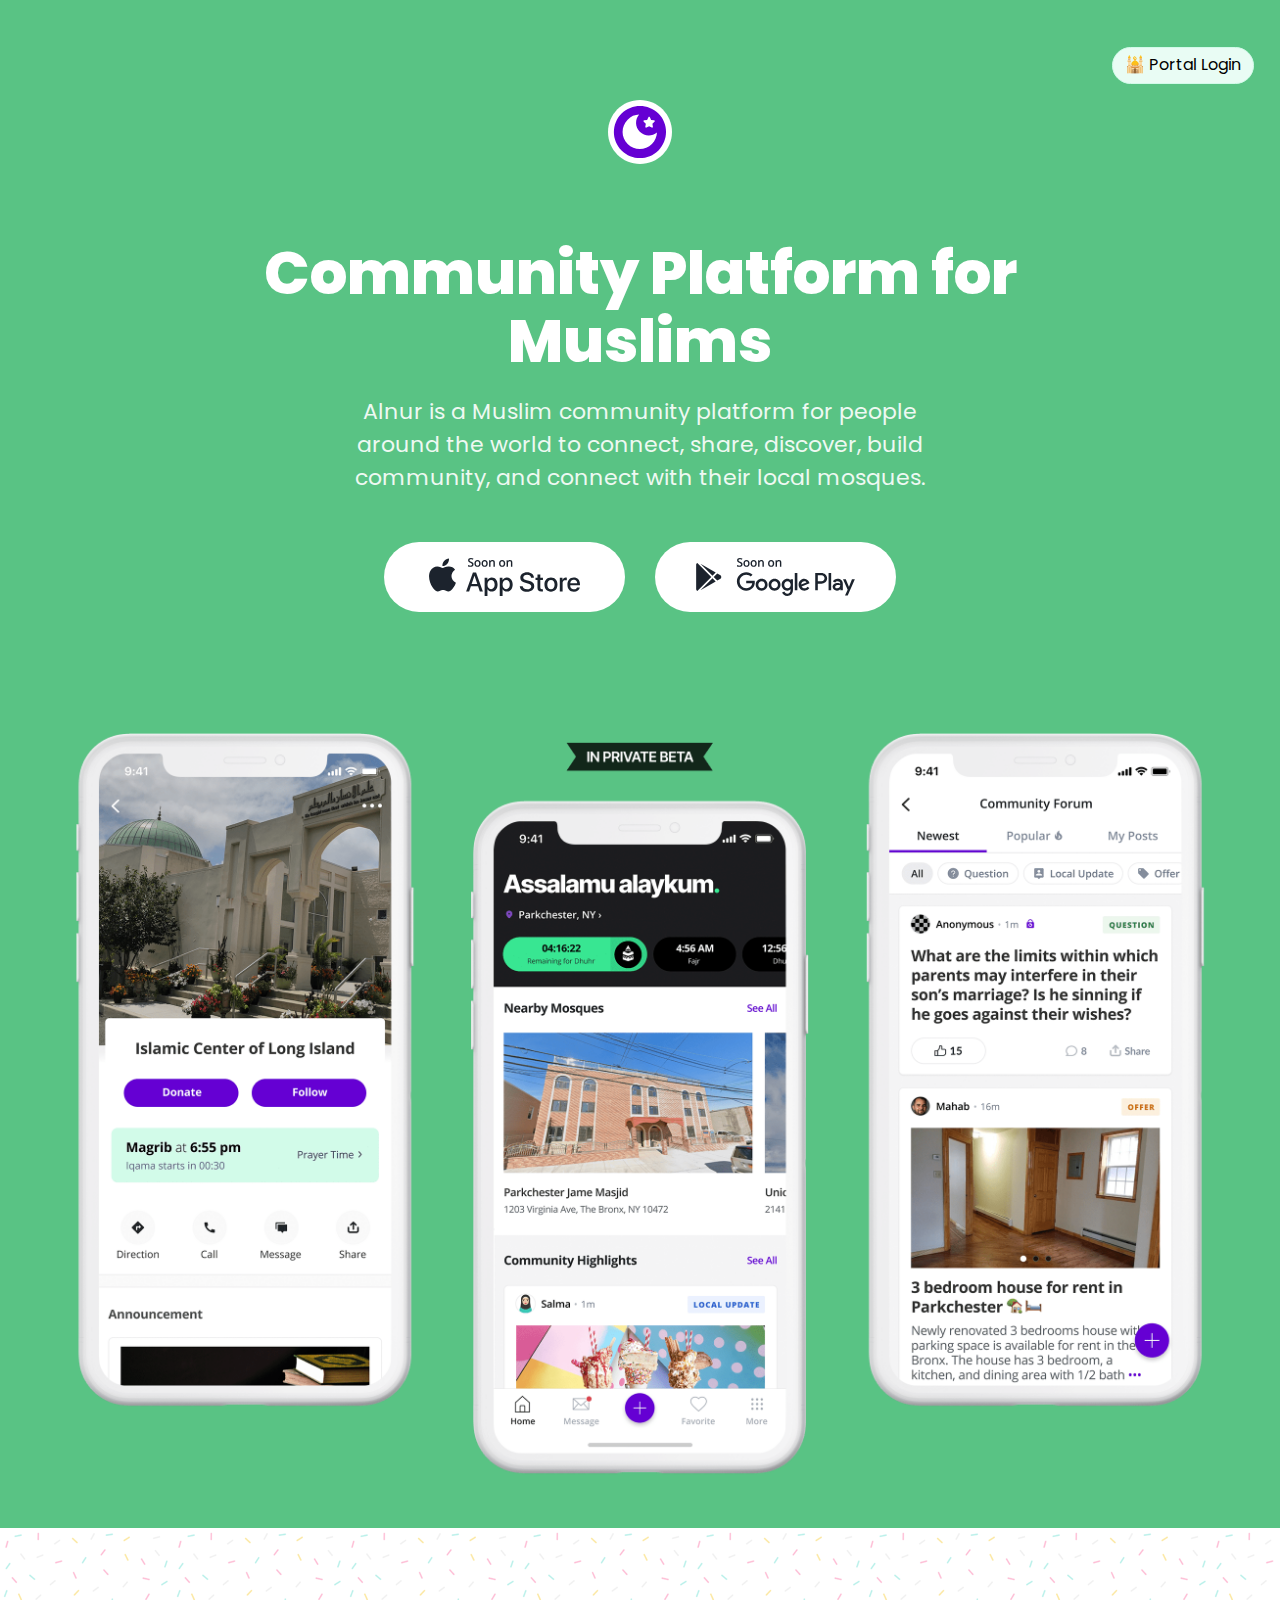
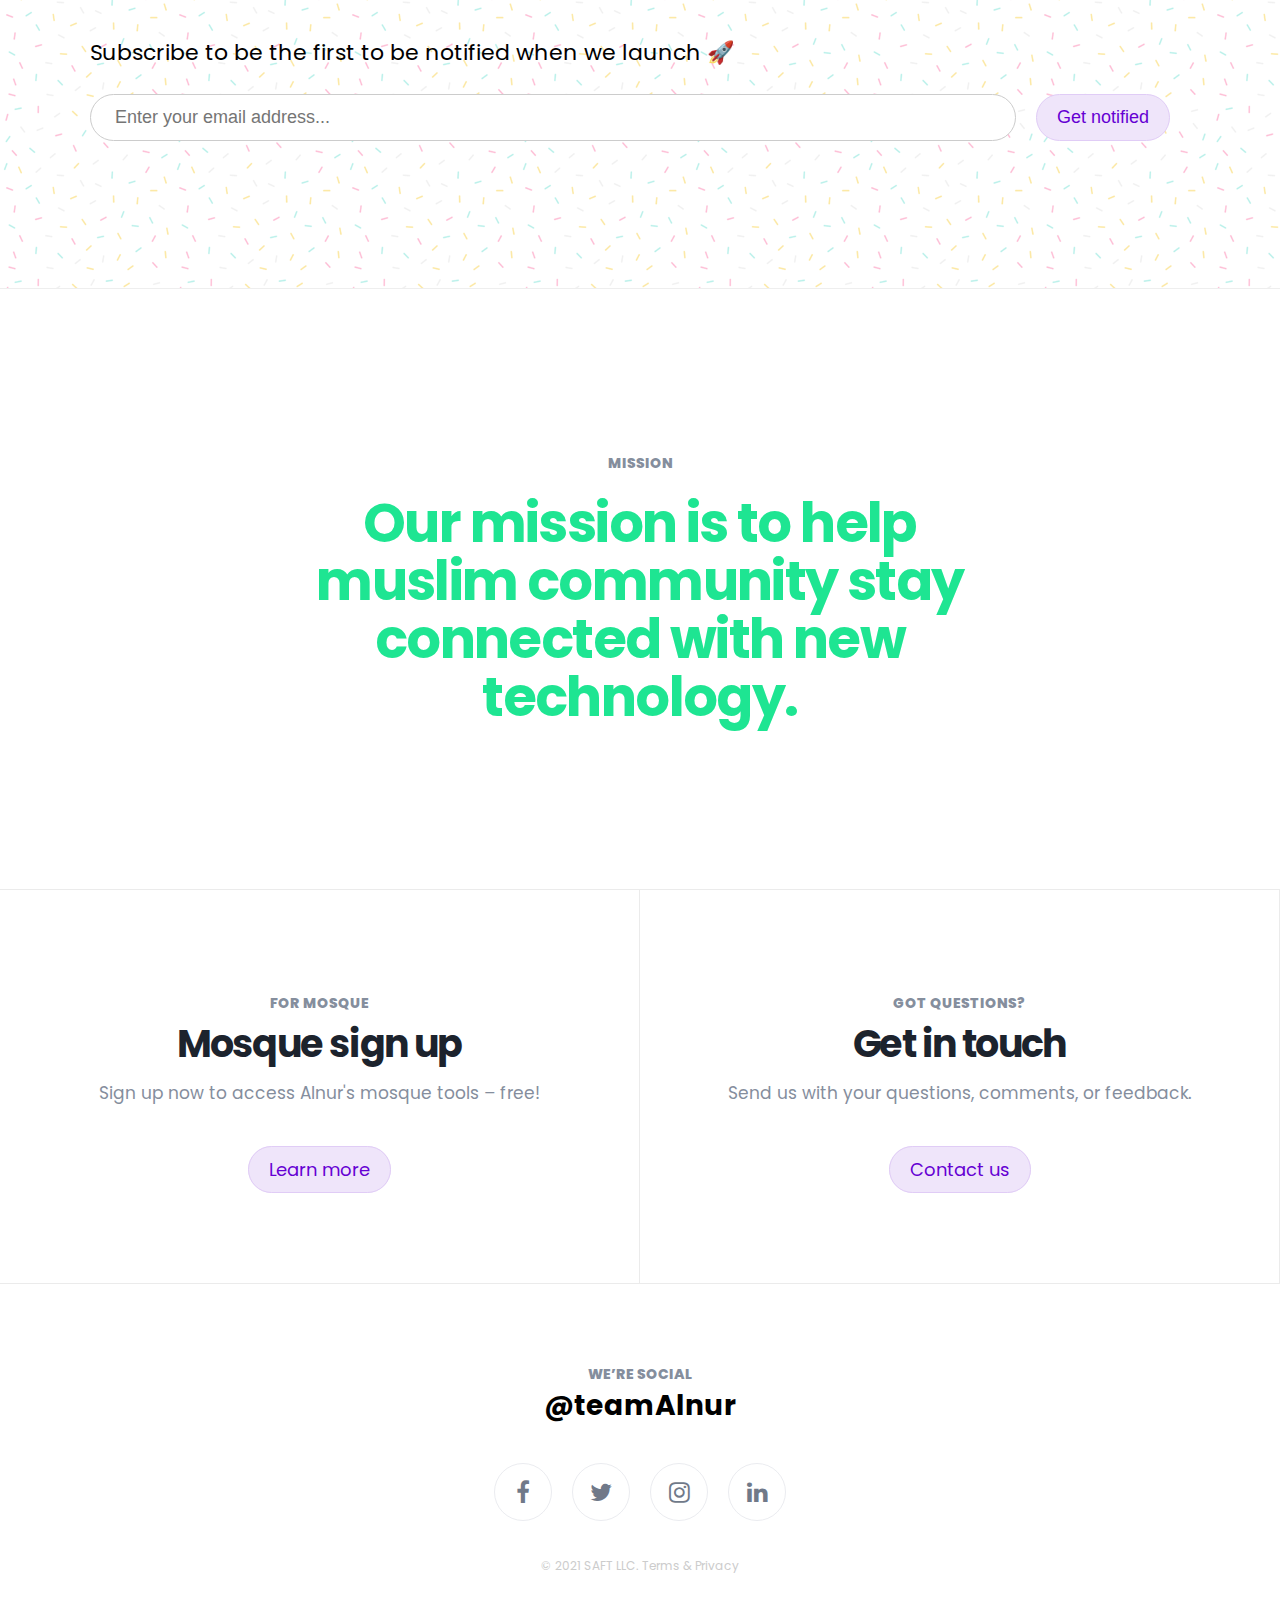
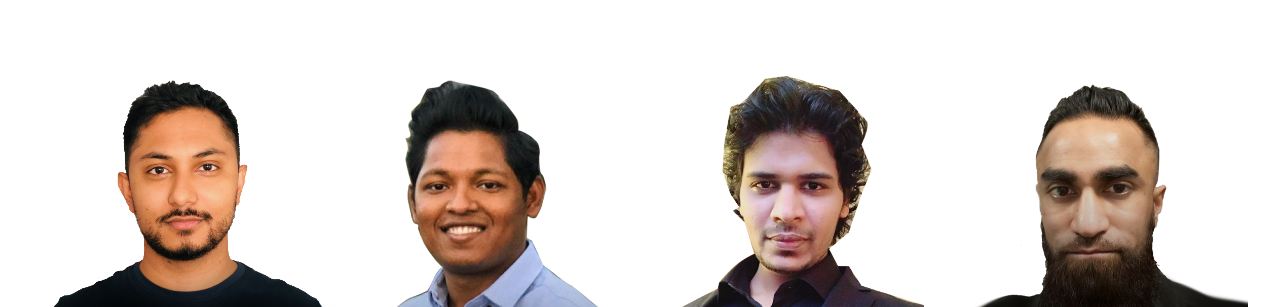
==== commit 059142a1: "SEO updates + Google Analytics" ====
--- a/index.html
+++ b/index.html
@@ -1,14 +1,40 @@
 <!DOCTYPE html>
 <html lang="en">
-
 <head>
     <meta charset="UTF-8">
     <meta http-equiv="X-UA-Compatible" content="IE=edge">
     <meta name="viewport" content="width=device-width, initial-scale=1.0">
+    <meta name="viewport" content="width=device-width, height=device-height, initial-scale=1.0">
+    <meta name="mobile-web-app-capable" content="yes">
+    <meta name="apple-mobile-web-app-capable" content="yes">
+    <!-- All in One SEO Pro 4.0.16 -->
+    <meta name="description" content="Alnur connect you with nearby Muslims or Mosques (build community, discuss trending topics, get prayer times, make donations, and more) all in one place Learn more now."/>
+    <meta name="keywords" content="alnur, muslims, islam, social community, connect with people in your community, events, prayer time, Islamic centers & mosques nearby, make a donation to your mosque" data-preact-helmet="true">
+    <link rel="canonical" href="https://alnurapp.com" />
+    <meta property="og:site_name" content="Alnur - Community Platform for Muslims" />
+    <meta property="og:type" content="article" />
+    <meta property="og:title" content="Community Platform for Muslims | Alnur" />
+    <meta property="og:description"  content="Alnur connect you with nearby Muslims or Mosques (build community, discuss trending topics, get prayer times, make donations, and more) all in one place Learn more now."/>
+    <meta property="og:url" content="https://alnurapp.com/" />
+    <meta property="og:image" content="https://alnurapp.com/assets/images/alnur-meta-img.jpg" />
+    <meta property="og:image:secure_url" content="https://alnurapp.com/assets/images/alnur-meta-img.jpg" />
+    <meta property="og:image:width" content="1440" />
+    <meta property="og:image:height" content="656" />
+    <meta name="google" content="nositelinkssearchbox" />
+    <!-- All in One SEO Pro -->
     <link rel="shortcut icon" href="./assets/images/favicon.ico">
     <title>Alnur: Community Platform for Muslims</title>
     <link rel="stylesheet" href="./css/style.css">
     <link rel="stylesheet" href="https://cdnjs.cloudflare.com/ajax/libs/font-awesome/4.7.0/css/font-awesome.min.css">
+<!-- Global site tag (gtag.js) - Google Analytics -->
+<script async src="https://www.googletagmanager.com/gtag/js?id=G-WWXBY4GVBF"></script>
+<script>
+  window.dataLayer = window.dataLayer || [];
+  function gtag(){dataLayer.push(arguments);}
+  gtag('js', new Date());
+
+  gtag('config', 'G-WWXBY4GVBF');
+</script>
 </head>
 
 <body>
@@ -33,8 +59,6 @@
                         fill="#6500D3" />
                 </svg> </a>
             </div>
-              
-
             <h1 class="title">Community Platform for Muslims</h1>
             <p class="subtitle">Alnur is a Muslim community platform for people around the world to connect, share,
                 discover, build community, and connect with their local mosques.</p>
@@ -46,16 +70,12 @@
                         onmouseover="this.src='./assets/images/android-hover.svg';"
                         onmouseout="this.src='./assets/images/android.svg';" /></a>
             </div>
-
-    
             <div class="app-banner-desktop  ">
-                <img src="./assets/images/app_screen.png" />
+                <img src="./assets/images/app_screen.png" alt="Alnur app screenshot" />
             </div>
             <div class="app-banner-mobile  ">
-                <img src="./assets/images/app_screen_mobile-02.png" />
-            </div>
-
-
+                <img src="./assets/images/app_screen_mobile-02.png" alt="Alnur app screenshot"   />
+            </div>
         </div>
     </section>
 
@@ -108,23 +128,23 @@
 
         <div class="mobileTeam">
             <div class="teamAvatar">
-                <img src="./assets/images/foysol-03.png" />
+                <img src="./assets/images/foysol-03.png" alt="photo os Foysol" />
                 <span class=""><p class="name">Foysol <br> Product Designer </p></span>
 
             </div>
 
             <div class="teamAvatar">
-                <img src="./assets/images/saiful-03.png" />
+                <img src="./assets/images/saiful-03.png" alt="photo os Saiful" />
                 <span class=""><p class="name">Saiful <br> Backend Engineer </p></span>
             </div>
 
             <div class="teamAvatar">
-                <img src="./assets/images/ali-03.png" />
+                <img src="./assets/images/ali-03.png" alt="photo os Ali" />
                 <span class=""><p class="name">Ali <br> Frontend Engineer </p></span>
             </div>
 
         <div class="teamAvatar">
-                <img src="./assets/images/babul-03.png" />
+                <img src="./assets/images/babul-03.png" alt="photo os Babul"/>
                 <span class=""><p class="name">Babul <br> Community Leader </p></span>
 
             </div>
@@ -182,24 +202,13 @@
 
         </div>
     </div>
-
     <footer>        <a class="login-btn" href="#">
         <span>🕌 Portal Login</span>
     </a></footer>
-
-
-
-
-
-
-
-
-
-
     </script>
     <script src="https://www.gstatic.com/firebasejs/8.3.1/firebase-app.js"></script>
     <script src="https://www.gstatic.com/firebasejs/8.3.1/firebase-database.js"></script>
     <script src="./js/app.js"></script>
 </body>
-
-</html>+</html>
+
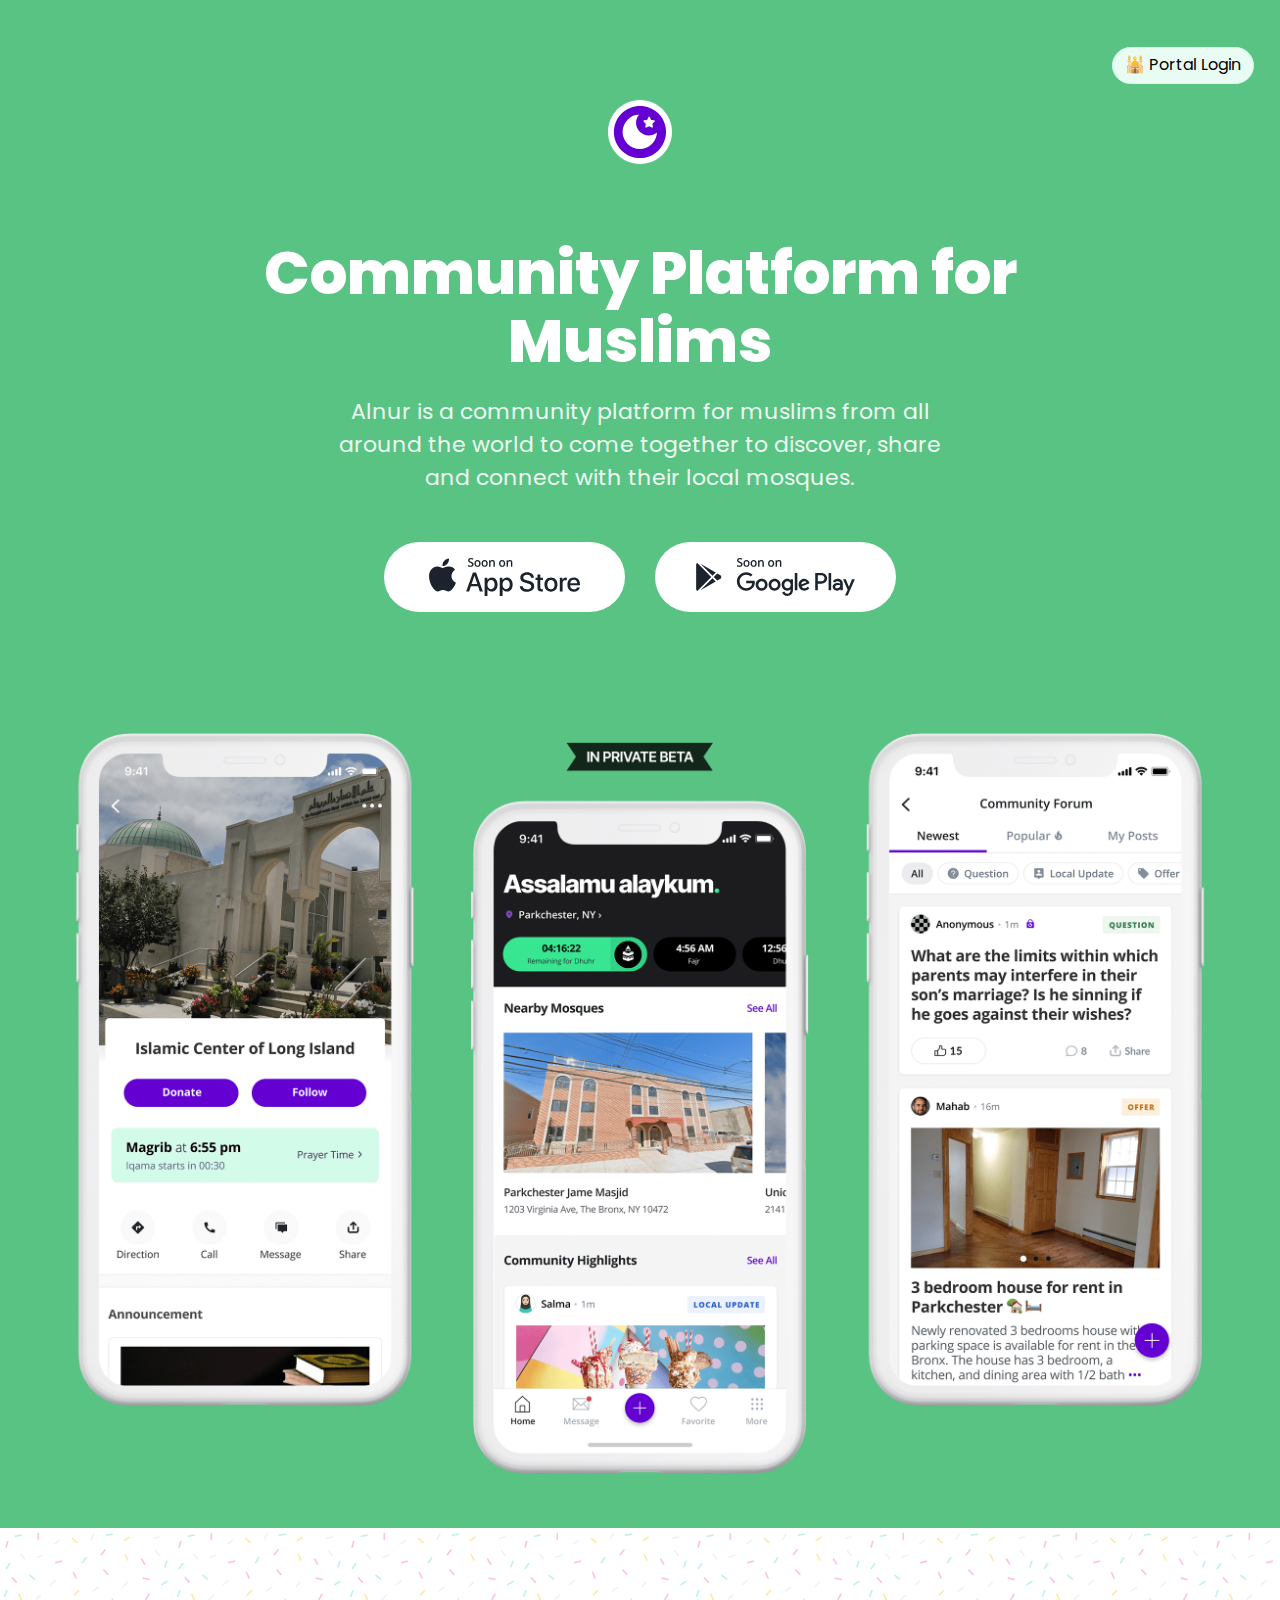
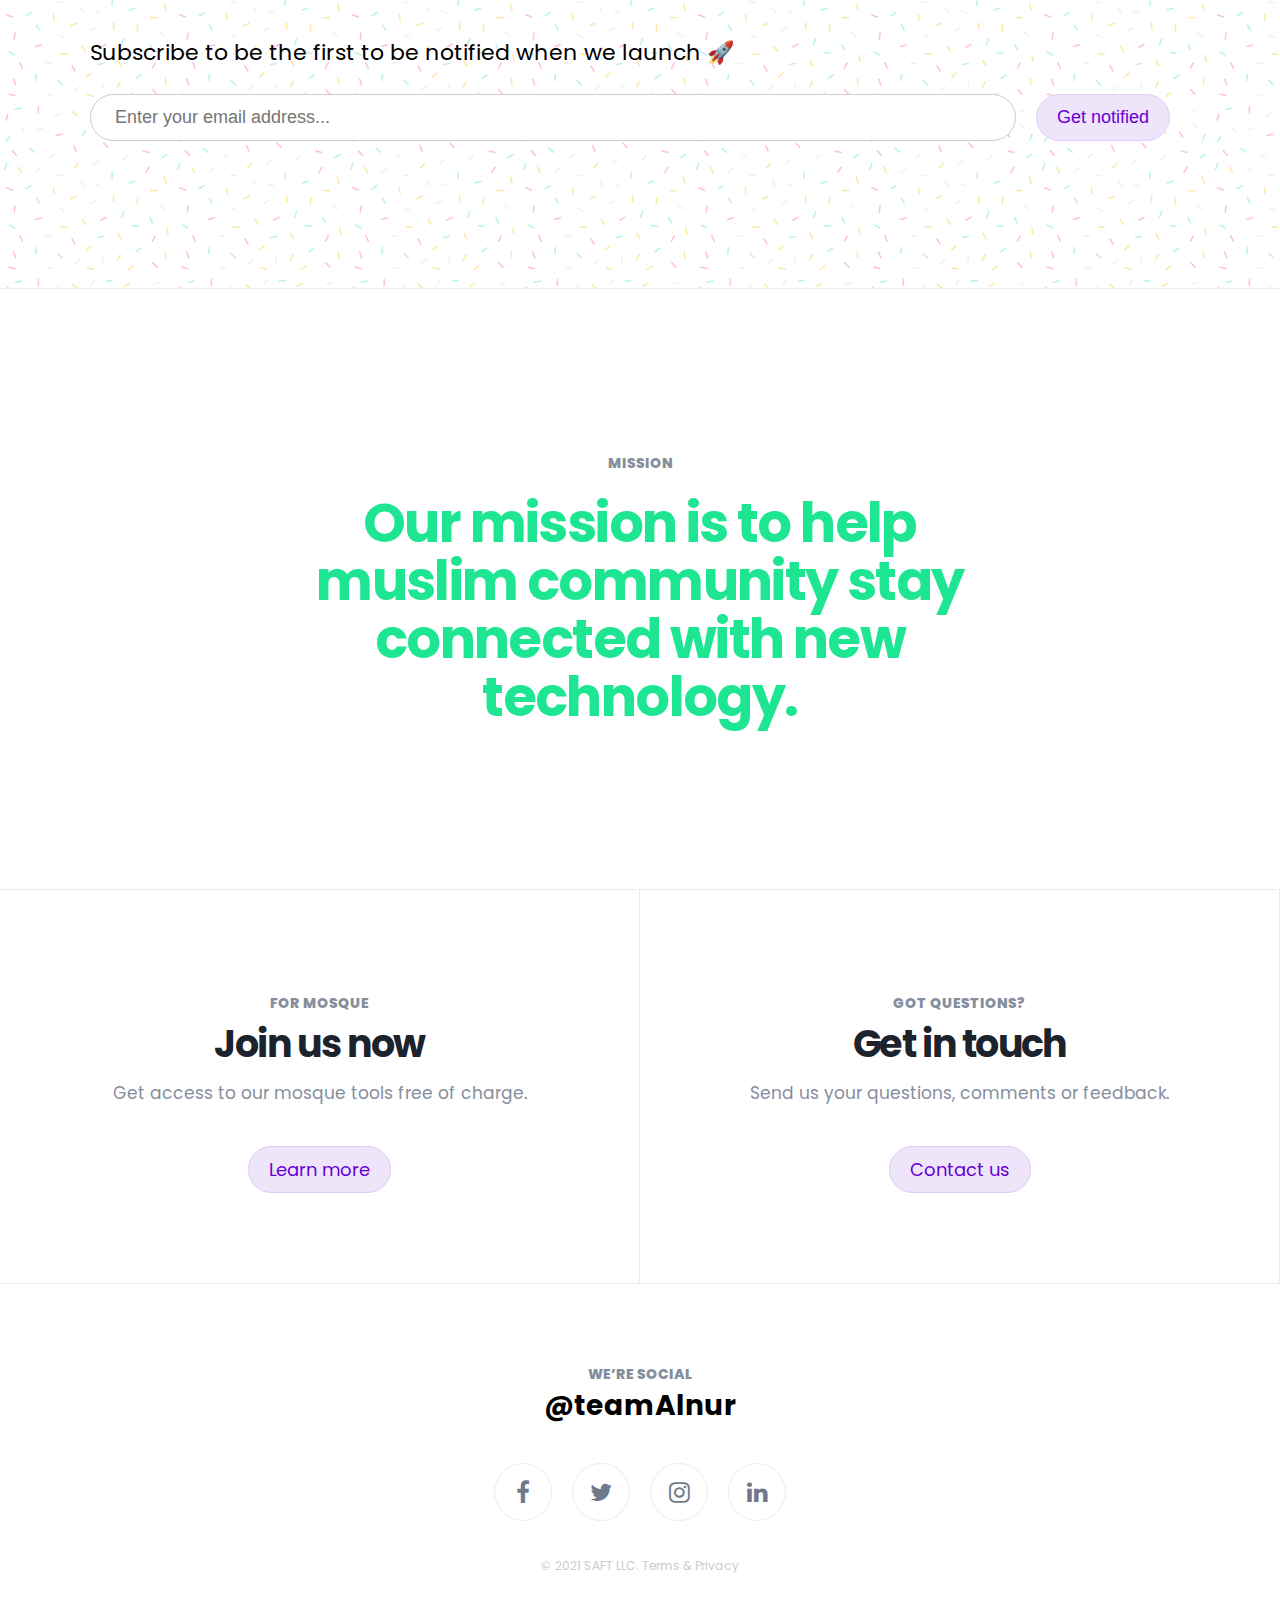
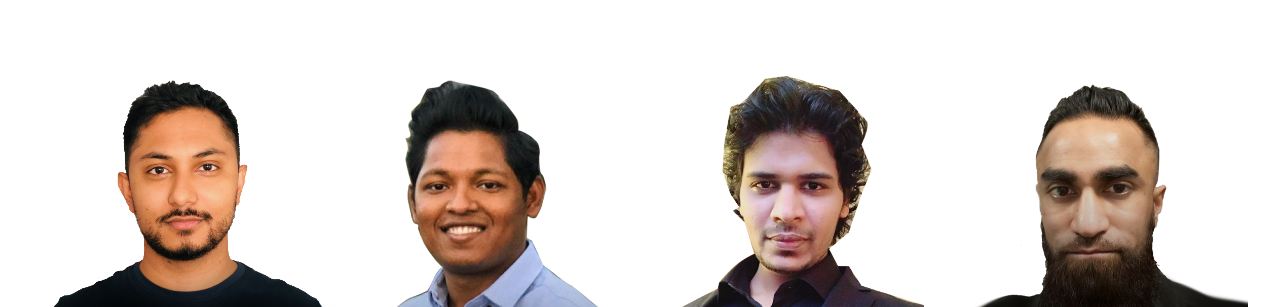
==== commit bf8e2d69: "Text updated" ====
--- a/index.html
+++ b/index.html
@@ -23,7 +23,7 @@
     <meta name="google" content="nositelinkssearchbox" />
     <!-- All in One SEO Pro -->
     <link rel="shortcut icon" href="./assets/images/favicon.ico">
-    <title>Alnur: Community Platform for Muslims</title>
+    <title>Alnur | Community Platform for Muslims</title>
     <link rel="stylesheet" href="./css/style.css">
     <link rel="stylesheet" href="https://cdnjs.cloudflare.com/ajax/libs/font-awesome/4.7.0/css/font-awesome.min.css">
 <!-- Global site tag (gtag.js) - Google Analytics -->
@@ -60,8 +60,7 @@
                 </svg> </a>
             </div>
             <h1 class="title">Community Platform for Muslims</h1>
-            <p class="subtitle">Alnur is a Muslim community platform for people around the world to connect, share,
-                discover, build community, and connect with their local mosques.</p>
+            <p class="subtitle">Alnur is a community platform for muslims from all around the world to come together to discover, share and connect with their local mosques.</p>
             <div class="app-btn">
                 <a class="btn" href="#"><img src="./assets/images/ios.svg"
                         onmouseover="this.src='./assets/images/ios-hover.svg';"
@@ -102,16 +101,16 @@
     <div class="box-container">
         <div class="card">
             <b class="subtitle">For Mosque</b>
-            <h1 class="title">Mosque sign up</h1>
-            <p class="desc">Sign up now to access Alnur's mosque tools – free!</p>
+            <h1 class="title">Join us now</h1>
+            <p class="desc">Get access to our mosque tools free of charge.</p>
             <a class="btn card-btn" href="./mosque.html">Learn more</a>
         </div>
 
         <div class="card">
             <b class="subtitle">Got questions?</b>
             <h1 class="title">Get in touch</h1>
-            <p class="desc">Send us with your questions, comments, or feedback.</p>
-            <a class="btn card-btn" href="#">Contact us</a>
+            <p class="desc">Send us your questions, comments or feedback.</p>
+            <a class="btn card-btn" href="mailto:teamalnur@gmail.com?subject=General Inquiries" target="_newtab">Contact us</a>
         </div>
     </div>
 
@@ -203,7 +202,7 @@
         </div>
     </div>
     <footer>        <a class="login-btn" href="#">
-        <span>🕌 Portal Login</span>
+        <span>🕌 Portal Login ⟩ </span>
     </a></footer>
     </script>
     <script src="https://www.gstatic.com/firebasejs/8.3.1/firebase-app.js"></script>
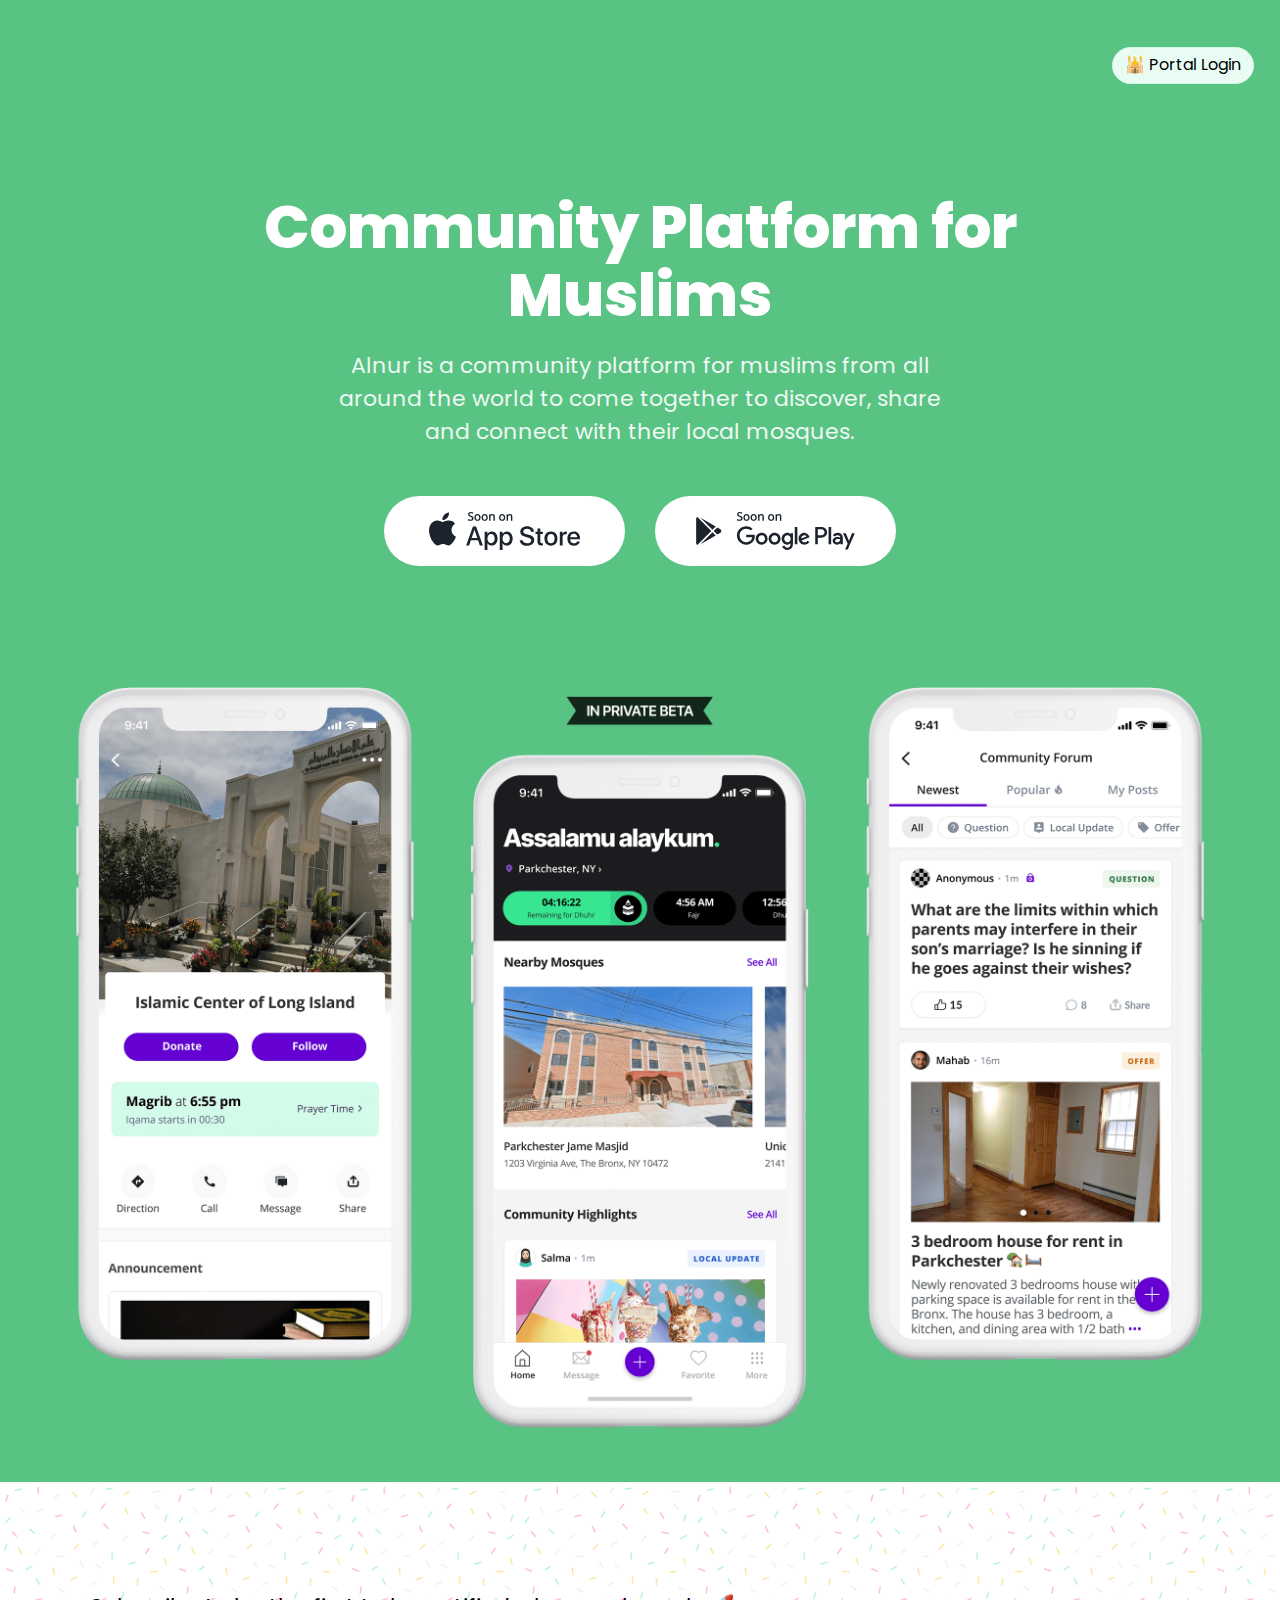
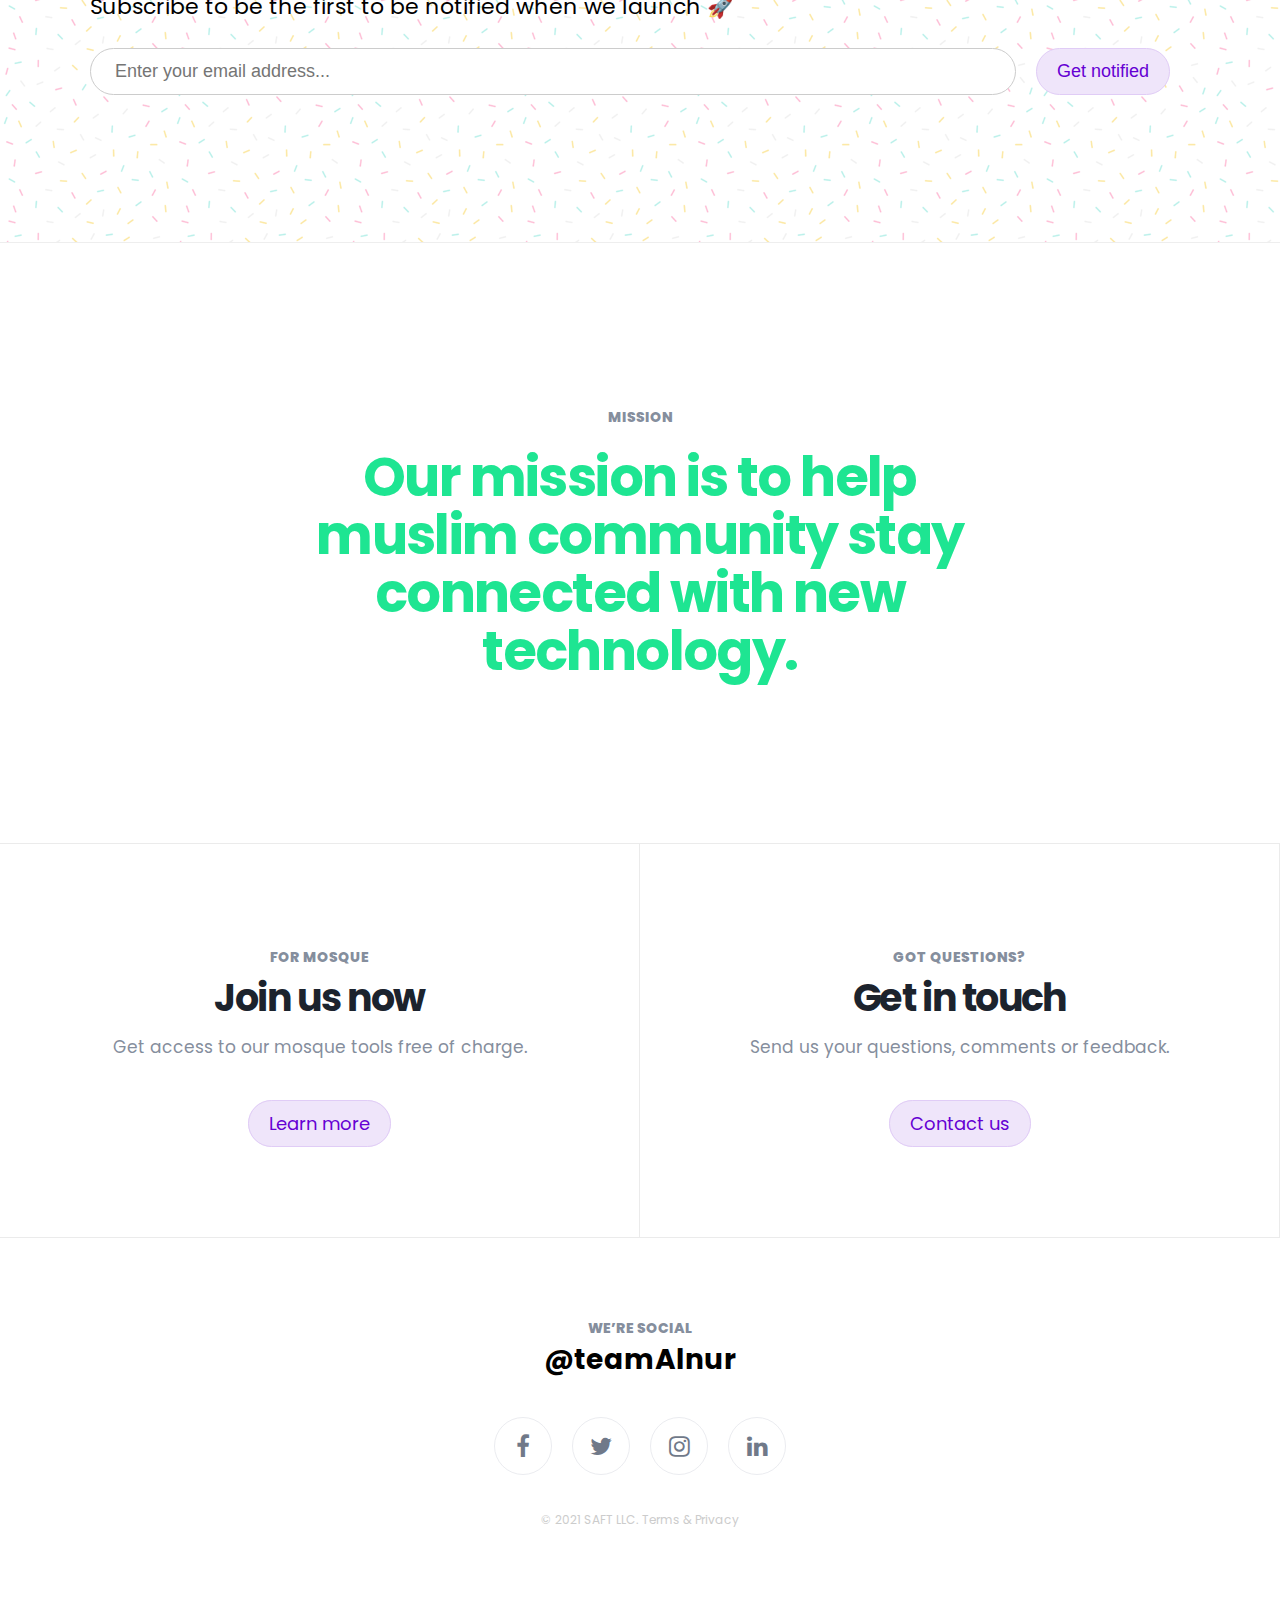
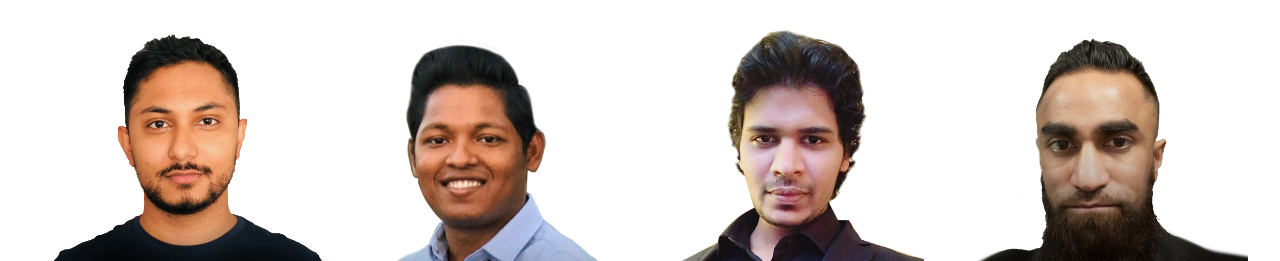
==== commit 65c51b44: "fixed some issues" ====
--- a/index.html
+++ b/index.html
@@ -1,5 +1,6 @@
 <!DOCTYPE html>
 <html lang="en">
+
 <head>
     <meta charset="UTF-8">
     <meta http-equiv="X-UA-Compatible" content="IE=edge">
@@ -8,13 +9,17 @@
     <meta name="mobile-web-app-capable" content="yes">
     <meta name="apple-mobile-web-app-capable" content="yes">
     <!-- All in One SEO Pro 4.0.16 -->
-    <meta name="description" content="Alnur connect you with nearby Muslims or Mosques (build community, discuss trending topics, get prayer times, make donations, and more) all in one place Learn more now."/>
-    <meta name="keywords" content="alnur, muslims, islam, social community, connect with people in your community, events, prayer time, Islamic centers & mosques nearby, make a donation to your mosque" data-preact-helmet="true">
+    <meta name="description"
+        content="Alnur connect you with nearby Muslims or Mosques (build community, discuss trending topics, get prayer times, make donations, and more) all in one place Learn more now." />
+    <meta name="keywords"
+        content="alnur, muslims, islam, social community, connect with people in your community, events, prayer time, Islamic centers & mosques nearby, make a donation to your mosque"
+        data-preact-helmet="true">
     <link rel="canonical" href="https://alnurapp.com" />
     <meta property="og:site_name" content="Alnur - Community Platform for Muslims" />
     <meta property="og:type" content="article" />
     <meta property="og:title" content="Community Platform for Muslims | Alnur" />
-    <meta property="og:description"  content="Alnur connect you with nearby Muslims or Mosques (build community, discuss trending topics, get prayer times, make donations, and more) all in one place Learn more now."/>
+    <meta property="og:description"
+        content="Alnur connect you with nearby Muslims or Mosques (build community, discuss trending topics, get prayer times, make donations, and more) all in one place Learn more now." />
     <meta property="og:url" content="https://alnurapp.com/" />
     <meta property="og:image" content="https://alnurapp.com/assets/images/alnur-meta-img.jpg" />
     <meta property="og:image:secure_url" content="https://alnurapp.com/assets/images/alnur-meta-img.jpg" />
@@ -26,41 +31,31 @@
     <title>Alnur | Community Platform for Muslims</title>
     <link rel="stylesheet" href="./css/style.css">
     <link rel="stylesheet" href="https://cdnjs.cloudflare.com/ajax/libs/font-awesome/4.7.0/css/font-awesome.min.css">
-<!-- Global site tag (gtag.js) - Google Analytics -->
-<script async src="https://www.googletagmanager.com/gtag/js?id=G-WWXBY4GVBF"></script>
-<script>
-  window.dataLayer = window.dataLayer || [];
-  function gtag(){dataLayer.push(arguments);}
-  gtag('js', new Date());
-
-  gtag('config', 'G-WWXBY4GVBF');
-</script>
+    <!-- Global site tag (gtag.js) - Google Analytics -->
+    <script async src="https://www.googletagmanager.com/gtag/js?id=G-WWXBY4GVBF"></script>
+    <script>
+        window.dataLayer = window.dataLayer || [];
+        function gtag() { dataLayer.push(arguments); }
+        gtag('js', new Date());
+
+        gtag('config', 'G-WWXBY4GVBF');
+    </script>
 </head>
 
 <body>
     <header>
-        <a class="login-btn" href="#">
+        <a class="login-btn" target="_blank" href="http://portal.alnurapp.com/">
             <span>🕌 Portal Login</span>
         </a>
     </header>
     <section>
         <div class="container">
             <div class="logo">
-                <a href="./index.html">
-                <svg width="64" height="64" viewBox="0 0 64 64" fill="none" xmlns="http://www.w3.org/2000/svg">
-                    <path
-                        d="M32 64C49.6731 64 64 49.6731 64 32C64 14.3269 49.6731 0 32 0C14.3269 0 0 14.3269 0 32C0 49.6731 14.3269 64 32 64Z"
-                        fill="white" />
-                    <path
-                        d="M32 54.5185C44.4366 54.5185 54.5185 44.4366 54.5185 32C54.5185 19.5633 44.4366 9.48145 32 9.48145C19.5633 9.48145 9.48145 19.5633 9.48145 32C9.48145 44.4366 19.5633 54.5185 32 54.5185Z"
-                        fill="white" />
-                    <path fill-rule="evenodd" clip-rule="evenodd"
-                        d="M50.438 13.5618C40.2567 3.38059 23.743 3.38059 13.5617 13.5618C3.38047 23.7431 3.38047 40.2568 13.5617 50.4381C23.743 60.6194 40.2567 60.6194 50.438 50.4381C60.6192 40.2568 60.6192 23.7431 50.438 13.5618ZM35.7064 20.555C35.8405 20.4206 36.013 20.3438 36.1855 20.3246L39.0984 19.9022L40.4015 17.2525C40.5932 16.8493 41.0914 16.6765 41.4939 16.8685C41.6663 16.9453 41.8005 17.0797 41.8772 17.2525L43.1611 19.9022L46.0741 20.3246C46.5148 20.3822 46.8406 20.8046 46.764 21.2462C46.7448 21.4382 46.6298 21.611 46.4957 21.7454L44.4068 23.7806L44.9051 26.6991C44.9817 27.1407 44.6751 27.5631 44.2343 27.6399C44.0235 27.6783 43.8319 27.6399 43.6786 27.5247L41.1106 26.1615L38.5043 27.5439C38.1019 27.7551 37.6036 27.6015 37.3928 27.1983C37.297 27.0255 37.2778 26.8527 37.3161 26.6799L37.8144 23.7614L35.7064 21.707C35.3997 21.3998 35.3997 20.8814 35.7064 20.555ZM43.9314 43.922C37.2299 50.6235 26.3447 50.6235 19.6432 43.922C12.9418 37.2205 12.9418 26.3354 19.6432 19.6339C22.8236 16.4535 26.9505 14.7687 31.1342 14.6173C26.8748 19.5771 27.083 27.0737 31.7968 31.7685C36.5105 36.4633 43.9882 36.6905 48.948 32.4311C48.7966 36.6148 47.1117 40.7417 43.9314 43.922Z"
-                        fill="#6500D3" />
-                </svg> </a>
+                <a href="/"><img src="./assets/images/logo.svg" /> </a>
             </div>
             <h1 class="title">Community Platform for Muslims</h1>
-            <p class="subtitle">Alnur is a community platform for muslims from all around the world to come together to discover, share and connect with their local mosques.</p>
+            <p class="subtitle">Alnur is a community platform for muslims from all around the world to come together to
+                discover, share and connect with their local mosques.</p>
             <div class="app-btn">
                 <a class="btn" href="#"><img src="./assets/images/ios.svg"
                         onmouseover="this.src='./assets/images/ios-hover.svg';"
@@ -73,7 +68,7 @@
                 <img src="./assets/images/app_screen.png" alt="Alnur app screenshot" />
             </div>
             <div class="app-banner-mobile  ">
-                <img src="./assets/images/app_screen_mobile-02.png" alt="Alnur app screenshot"   />
+                <img src="./assets/images/app_screen_mobile-02.png" alt="Alnur app screenshot" />
             </div>
         </div>
     </section>
@@ -110,7 +105,8 @@
             <b class="subtitle">Got questions?</b>
             <h1 class="title">Get in touch</h1>
             <p class="desc">Send us your questions, comments or feedback.</p>
-            <a class="btn card-btn" href="mailto:teamalnur@gmail.com?subject=General Inquiries" target="_newtab">Contact us</a>
+            <a class="btn card-btn" href="mailto:teamalnur@gmail.com?subject=General Inquiries" target="_newtab">Contact
+                us</a>
         </div>
     </div>
 
@@ -118,9 +114,9 @@
 
     <div class="box">
 
-   
-
-        
+
+
+
         <p class="subtitle">We’re social</p>
         <h2 class="title">@teamAlnur</h2>
 
@@ -128,23 +124,31 @@
         <div class="mobileTeam">
             <div class="teamAvatar">
                 <img src="./assets/images/foysol-03.png" alt="photo os Foysol" />
-                <span class=""><p class="name">Foysol <br> Product Designer </p></span>
+                <span class="">
+                    <p class="name">Foysol <br> Product Designer </p>
+                </span>
 
             </div>
 
             <div class="teamAvatar">
                 <img src="./assets/images/saiful-03.png" alt="photo os Saiful" />
-                <span class=""><p class="name">Saiful <br> Backend Engineer </p></span>
+                <span class="">
+                    <p class="name">Saiful <br> Full-stack engineer </p>
+                </span>
             </div>
 
             <div class="teamAvatar">
                 <img src="./assets/images/ali-03.png" alt="photo os Ali" />
-                <span class=""><p class="name">Ali <br> Frontend Engineer </p></span>
-            </div>
-
-        <div class="teamAvatar">
-                <img src="./assets/images/babul-03.png" alt="photo os Babul"/>
-                <span class=""><p class="name">Babul <br> Community Leader </p></span>
+                <span class="">
+                    <p class="name">Ali <br> Frontend Engineer </p>
+                </span>
+            </div>
+
+            <div class="teamAvatar">
+                <img src="./assets/images/babul-03.png" alt="photo os Babul" />
+                <span class="">
+                    <p class="name">Babul <br> Community Leader </p>
+                </span>
 
             </div>
 
@@ -157,7 +161,7 @@
             <a href="https://www.linkedin.com/company/teamalnur" class="fa fa-linkedin" target="_self"></a>
         </div>
 
-        
+
         <div class="fineprint">
             <div class="copyright">
                 <p> © 2021 SAFT LLC. <a href=""> Terms & Privacy </a></p>
@@ -166,48 +170,60 @@
 
         <div class="box-container-team">
             <div class="teamCard">
- 
+
                 <div class="foysol tooltip ">
                     <div class="tooltip">
-                        <span class="tooltiptext"><p class="name">Foysol</p><p class="title">Product Designer</p></span>
-                      </div>
-                </div>
-                
-            </div>
-    
+                        <span class="tooltiptext">
+                            <p class="name">Foysol</p>
+                            <p class="title">Product Designer</p>
+                        </span>
+                    </div>
+                </div>
+
+            </div>
+
             <div class="teamCard">
                 <div class="saiful tooltip ">
                     <div class="tooltip">
-                        <span class="tooltiptext"><p class="name">Saiful</p><p class="title">Backend Engineer</p></span>
-                      </div>
-                </div>
-            </div>
-
-            <div class="teamCard">
-                <div class="ali tooltip "> 
-                    <div class="tooltip">
-                        <span class="tooltiptext"><p class="name">Ali</p><p class="title">Frontend Engineer</p></span>
-                      </div>
+                        <span class="tooltiptext">
+                            <p class="name">Saiful</p>
+                            <p class="title">Full-stack engineer</p>
+                        </span>
+                    </div>
+                </div>
+            </div>
+
+            <div class="teamCard">
+                <div class="ali tooltip ">
+                    <div class="tooltip">
+                        <span class="tooltiptext">
+                            <p class="name">Ali</p>
+                            <p class="title">Frontend Engineer</p>
+                        </span>
+                    </div>
                 </div>
             </div>
 
             <div class="teamCard">
                 <div class="babul tooltip ">
                     <div class="tooltip">
-                        <span class="tooltiptext"><p class="name">Babul</p><p class="title">Community Leader</p></span>
-                      </div>
-                </div>
-            </div>
-
-        </div>
-    </div>
-    <footer>        <a class="login-btn" href="#">
-        <span>🕌 Portal Login ⟩ </span>
-    </a></footer>
+                        <span class="tooltiptext">
+                            <p class="name">Babul</p>
+                            <p class="title">Community Leader</p>
+                        </span>
+                    </div>
+                </div>
+            </div>
+
+        </div>
+    </div>
+    <footer> <a class="login-btn" target="_blank" href="http://portal.alnurapp.com/">
+            <span>🕌 Portal Login ⟩ </span>
+        </a></footer>
     </script>
     <script src="https://www.gstatic.com/firebasejs/8.3.1/firebase-app.js"></script>
     <script src="https://www.gstatic.com/firebasejs/8.3.1/firebase-database.js"></script>
     <script src="./js/app.js"></script>
 </body>
-</html>
-
+
+</html>--- a/css/style.css
+++ b/css/style.css
@@ -140,6 +140,15 @@
 
 section .logo {
   padding-bottom: 48px;
+  -webkit-transition: all 350ms ease-in-out;
+  transition: all 350ms ease-in-out;
+}
+
+section .logo:hover {
+  -webkit-transform: scale(1.2);
+          transform: scale(1.2);
+  -webkit-transition: all 150ms ease-in;
+  transition: all 150ms ease-in;
 }
 
 section .title {
